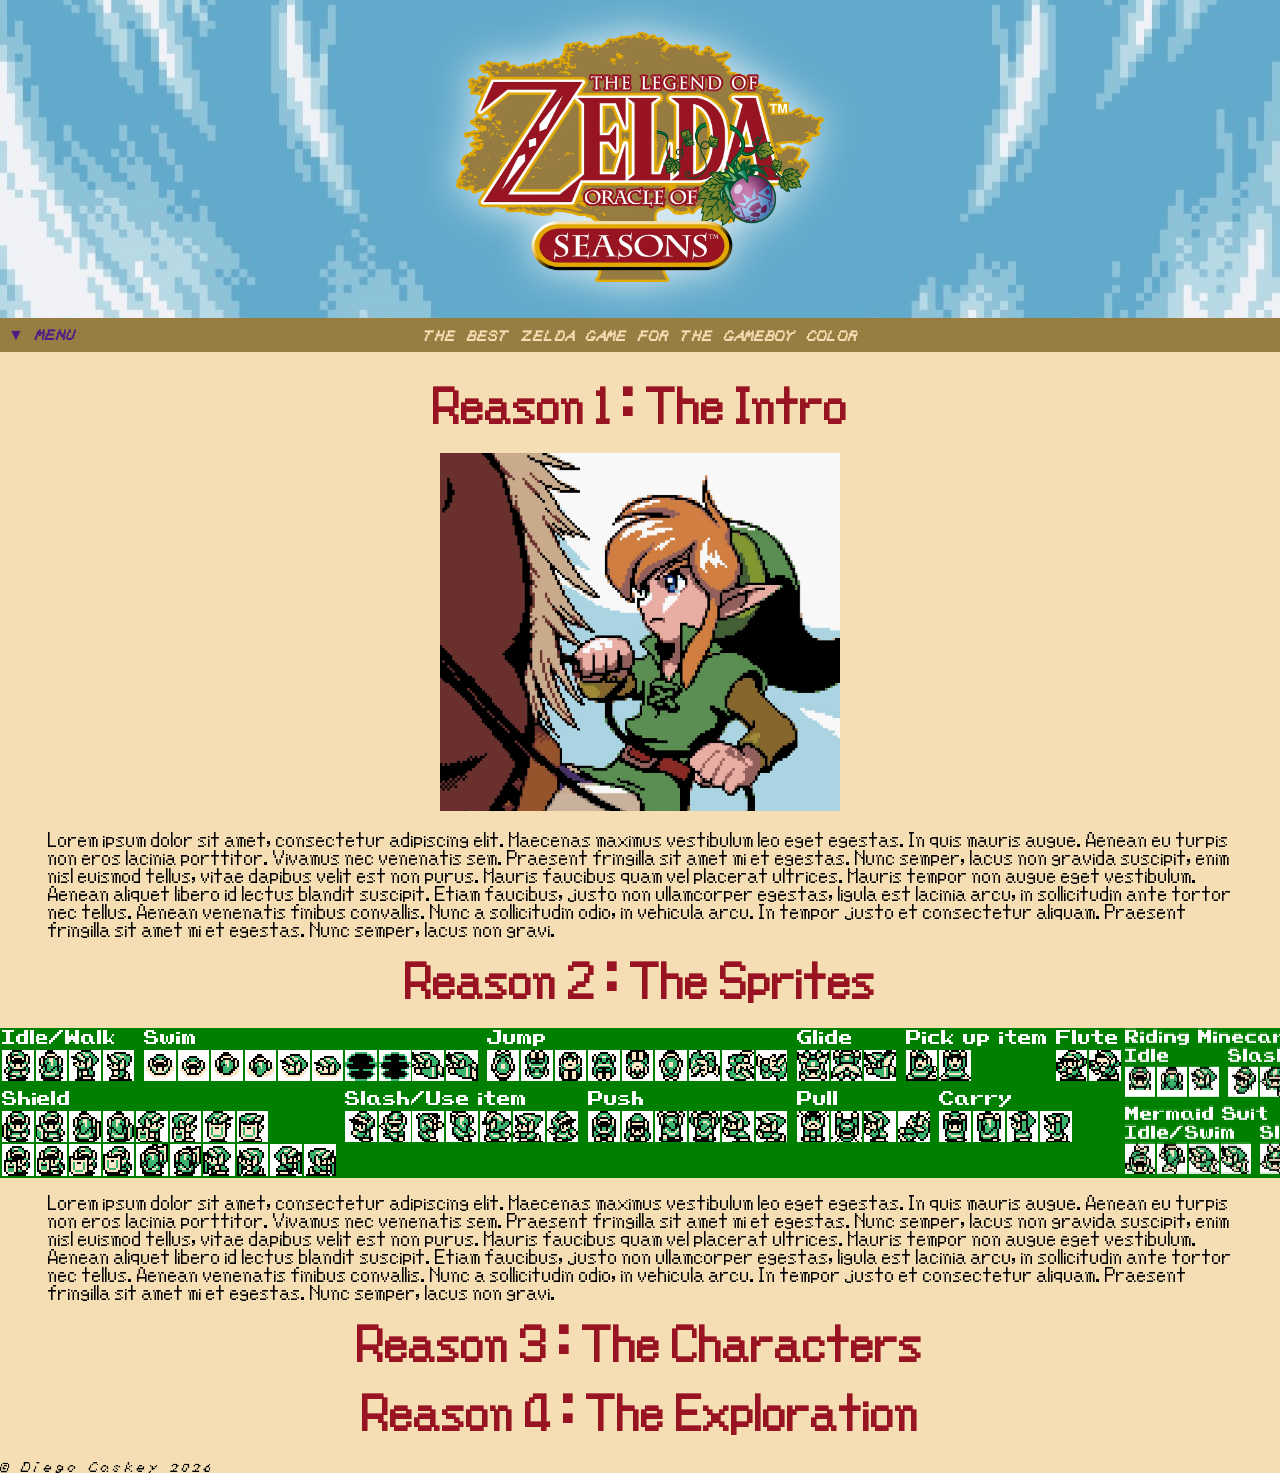
==== index.html @ a34f87b0 "Changed style of header on each page, Added back buttons on child pages and menu dropdown on index, " ====
<!DOCTYPE html>
<html lang="en">
<head>
    <meta charset="UTF-8">
    <meta name="viewport" content="width=device-width, initial-scale=1.0">
    <meta
        name="description"
        content="Zelda: Oracle of Seasons was released on the Gameboy Color on February 27th, 2001. This website will walk you through the manyr eason why this is an undeniable fact that cannot be disputed by any living person."
    />
    <link rel="stylesheet" href="STYLE_index.css">
    <title>Oracle of Seasons: The best Zelda game on the Gameboy Color</title>
</head>

<body>
    <header>
        <img src="images/OoS_Logo.png" alt="English logo for Zelda: Oracle of Seasons" height="250px">
        <div id="navbar">
            <div class="nav-dropdown">
                <button class="nav-dropdown-button">&#9660; MENU</button>
                <div class="nav-dropdown-content">
                    <a href="#reason1" class="toc selectable">1.THE INTRO</a>
                    <a href="#reason2" class="toc selectable">2.THE SPRITES</a>
                    <a href="#reason3" class="toc selectable">3.THE CHARACTERS</a>
                    <a href="#reason4" class="toc selectable">4.THE EXPLORATION</a>
                </div>
            </div>
            <span class="nav-title">THE BEST ZELDA GAME FOR THE GAMEBOY COLOR</span>
        </div>
    </header>

    <main>
        <section id="reason1">
            <h2>Reason 1 : The Intro</h2>
            <a href="theater.html"><img class="selectable" src="images/IntroClose.PNG" alt="Link rears a horse into the air very cool like.">
            </a>
            <p>Lorem ipsum dolor sit amet, consectetur adipiscing elit. Maecenas maximus vestibulum leo eget egestas. In quis mauris augue. Aenean eu turpis non eros lacinia porttitor. Vivamus nec venenatis sem. Praesent fringilla sit amet mi et egestas. Nunc semper, lacus non gravida suscipit, enim nisl euismod tellus, vitae dapibus velit est non purus. Mauris faucibus quam vel placerat ultrices. Mauris tempor non augue eget vestibulum. Aenean aliquet libero id lectus blandit suscipit. Etiam faucibus, justo non ullamcorper egestas, ligula est lacinia arcu, in sollicitudin ante tortor nec tellus. Aenean venenatis finibus convallis. Nunc a sollicitudin odio, in vehicula arcu. In tempor justo et consectetur aliquam. Praesent fringilla sit amet mi et egestas. Nunc semper, lacus non gravi.
            </p>
        </section>

        <section id="reason2">
            <h2>Reason 2 : The Sprites</h2>
                <a href="gallery.html" class="selectable">
                    <div class="sprite-banner">
                        <div class="sprite-track">
                            <img src="sprites/SpriteTrack_Link1.png" alt="Cropped spritesheet of Link">
                            <img src="sprites/SpriteTrack_Link2.png" alt="Cropped spritesheet of Link">
                            <img src="sprites/SpriteTrack_Link1.png" alt="Cropped spritesheet of Link">
                            <img src="sprites/SpriteTrack_Link2.png" alt="Cropped spritesheet of Link">            
                        </div>
                    </div>
                </a>
            <p>Lorem ipsum dolor sit amet, consectetur adipiscing elit. Maecenas maximus vestibulum leo eget egestas. In quis mauris augue. Aenean eu turpis non eros lacinia porttitor. Vivamus nec venenatis sem. Praesent fringilla sit amet mi et egestas. Nunc semper, lacus non gravida suscipit, enim nisl euismod tellus, vitae dapibus velit est non purus. Mauris faucibus quam vel placerat ultrices. Mauris tempor non augue eget vestibulum. Aenean aliquet libero id lectus blandit suscipit. Etiam faucibus, justo non ullamcorper egestas, ligula est lacinia arcu, in sollicitudin ante tortor nec tellus. Aenean venenatis finibus convallis. Nunc a sollicitudin odio, in vehicula arcu. In tempor justo et consectetur aliquam. Praesent fringilla sit amet mi et egestas. Nunc semper, lacus non gravi.
            </p>                
        </section>

        <section id="reason3">
            <h2>Reason 3 : The Characters</h2>
        </section>

        <section id="reason4">
            <h2>Reason 4 : The Exploration</h2>
        </section>
    </main>
    
    <footer>
        <p>&copy; Diego Caskey 2026</p>
    </footer>

    <!-- Sound Effects Stored In "sounds" Folder -->
    <audio id="entrySound" src="sounds/Oracle_Stairs.wav" autoplay></audio>
    <audio id="hoverSound" src="sounds/Oracle_Menu_Cursor.wav"></audio>
    <audio id="clickSound" src="sounds/Oracle_Menu_Select.wav"></audio>

    <!-- JS to enable page tansition sound -->
    <script>
        window.addEventListener('load', () => {
        document.getElementById('entrySound').play();
        });
    </script>

    <!-- JS  to enable hover and click cursor sounds -->
    <script>
        const hoverSound = document.getElementById('hoverSound');
        const clickSound = document.getElementById('clickSound');
        const links = document.querySelectorAll('a');
        links.forEach(a => {
            a.addEventListener('mouseenter', () => {
                hoverSound.currentTime = 0;
                hoverSound.play();
            });
            a.addEventListener('click', () => {
                clickSound.currentTime = 0;
                clickSound.play();
            });
        });
    </script>
</body>
</html>
---- STYLE_index.css ----
/* BEGIN GENERAL */
* {
    box-sizing: border-box;
    padding: 0;
    margin: 0;
}

body {
    background-color:wheat
}

section {
    margin-bottom: 1.25rem;
}

main h2 {
    font-family: ZeldaOracle;
    text-align: center;
    margin-bottom: 1.5rem;
    font-size: 2.5rem;
    color: rgba(153, 20, 35);
}

main p {
    font-family: ZeldaOracle;
    text-align: left;
    padding-top: 1rem;
    padding-left: 3rem;
    padding-right: 3rem;
    font-size: 1rem;
    color: rgb(0, 0, 0);
}

@font-face {
    font-family: ZeldaOracle;
    src: url(fonts/ZeldaOracle.ttf);
}

@font-face {
    font-family: ZeldaAwakening;
    src: url(fonts/ZeldaAwakening.ttf);
}

@keyframes blink {
    0%   { outline-color: rgba(153, 20, 35); }
    50%  { outline-color: transparent; }
    100% { outline-color: rgba(153, 20, 35); }
}

.selectable:hover {
    outline: 3px solid rgba(153, 20, 35);
    animation: blink 1.25s step-end infinite;
}

/* END GENERAL */

/* BEGIN NAVBAR */

#navbar {
    background-color: rgba(151, 125, 65);
    display: flex;
    align-items: center;
    gap: 1rem;
}

.nav-back {
    font-family: ZeldaAwakening;
    text-decoration: none;
    color: rgba(77, 28, 134);
    font-weight: bold;
    padding: 0.5rem;
    margin-right: auto;
}

.nav-title {
    font-family: ZeldaAwakening;
    font-weight: bold;
    color: wheat;
    position: absolute;
    left: 50%;
    transform: translateX(-50%);
    pointer-events: none;
}

.nav-dropdown {
    position: relative;
    display: inline-block;
}

.nav-dropdown-button {
    font-family: ZeldaAwakening;
    font-weight: bold;
    color: rgba(77, 28, 134);
    background: none;
    border: none;
    cursor: pointer;
    padding: 0.5rem;
    font-size: 1rem;
}

.nav-dropdown-content {
    display: none;
    position: absolute;
    top: 100%;
    left: 0;
    background-color: rgba(151, 125, 65);
    width: max-content;
    z-index: 100;
    flex-direction: column;
    border: 3px solid rgba(77, 28, 134);
}

.nav-dropdown:hover .nav-dropdown-content {
    display: flex;
    flex-direction: column;
    text-align: left;
}

.nav-dropdown-content a {
    display: block;
    padding: 0.75rem 1.25rem;
}

/* END NAVBAR */

/* BEGIN HEADER */

header {
    text-align: center;
    font-family: ZeldaOracle;
    background-image: url(images/Sky.jpg);
    background-size: cover;
    background-position: center;
    margin-bottom: 2rem;
}

header img {
    margin-top: 2rem;
    margin-bottom: 2rem;
    filter: drop-shadow(0px 0px 20px rgba(255, 255, 255, 0.8));
}

h1 {
    text-align: center;
    color: rgb(0, 0, 0);
    background-color: rgba(151, 125, 65);
}

/* END HEADER */

/* BEGIN TOC */

#tableofcontents {
    display: flex;
    flex-direction: column;
    align-items: center;
}

.toc {
    font-family: ZeldaAwakening;
    padding: 1rem;
    gap: 1rem;
}

a.toc {
    text-decoration: none;
    font-weight: bold;
    color: rgba(77, 28, 134)
}

/* END TOC */

/* BEGIN REASON 1 */

#reason1 {
    display: flex;
    flex-direction: column;
    align-items: center;
}

#reason1 img {
    max-height: 25rem;
    max-width: 25rem;
}

/* END REASON 1 */

/* BEGIN REASON 2 */

.sprite-banner {
    width: 100%;
    overflow: hidden;
    cursor: pointer;
    height: 150px;
}

.sprite-track {
    display: flex;
    align-items: center;
    width: max-content;
    animation: conveyor 60s linear infinite;
}

.sprite-track img {
    height: 150px;
    width: auto;
    image-rendering: pixelated;
    display: block;
}

@keyframes conveyor {
    from { transform: translateX(0); }
    to   { transform: translateX(-50%); }
}

#reason2 a {
    display: block;
    width: 100%;
}

#reason2 a.selectable:hover {
    outline: 3px solid rgba(153, 20, 35);
    animation: blink 1.25s step-end infinite;
}

/* END REASON 2 */

/* BEGIN FOOTER */

footer {
    font-family: ZeldaAwakening;
}

/* END FOOTER */
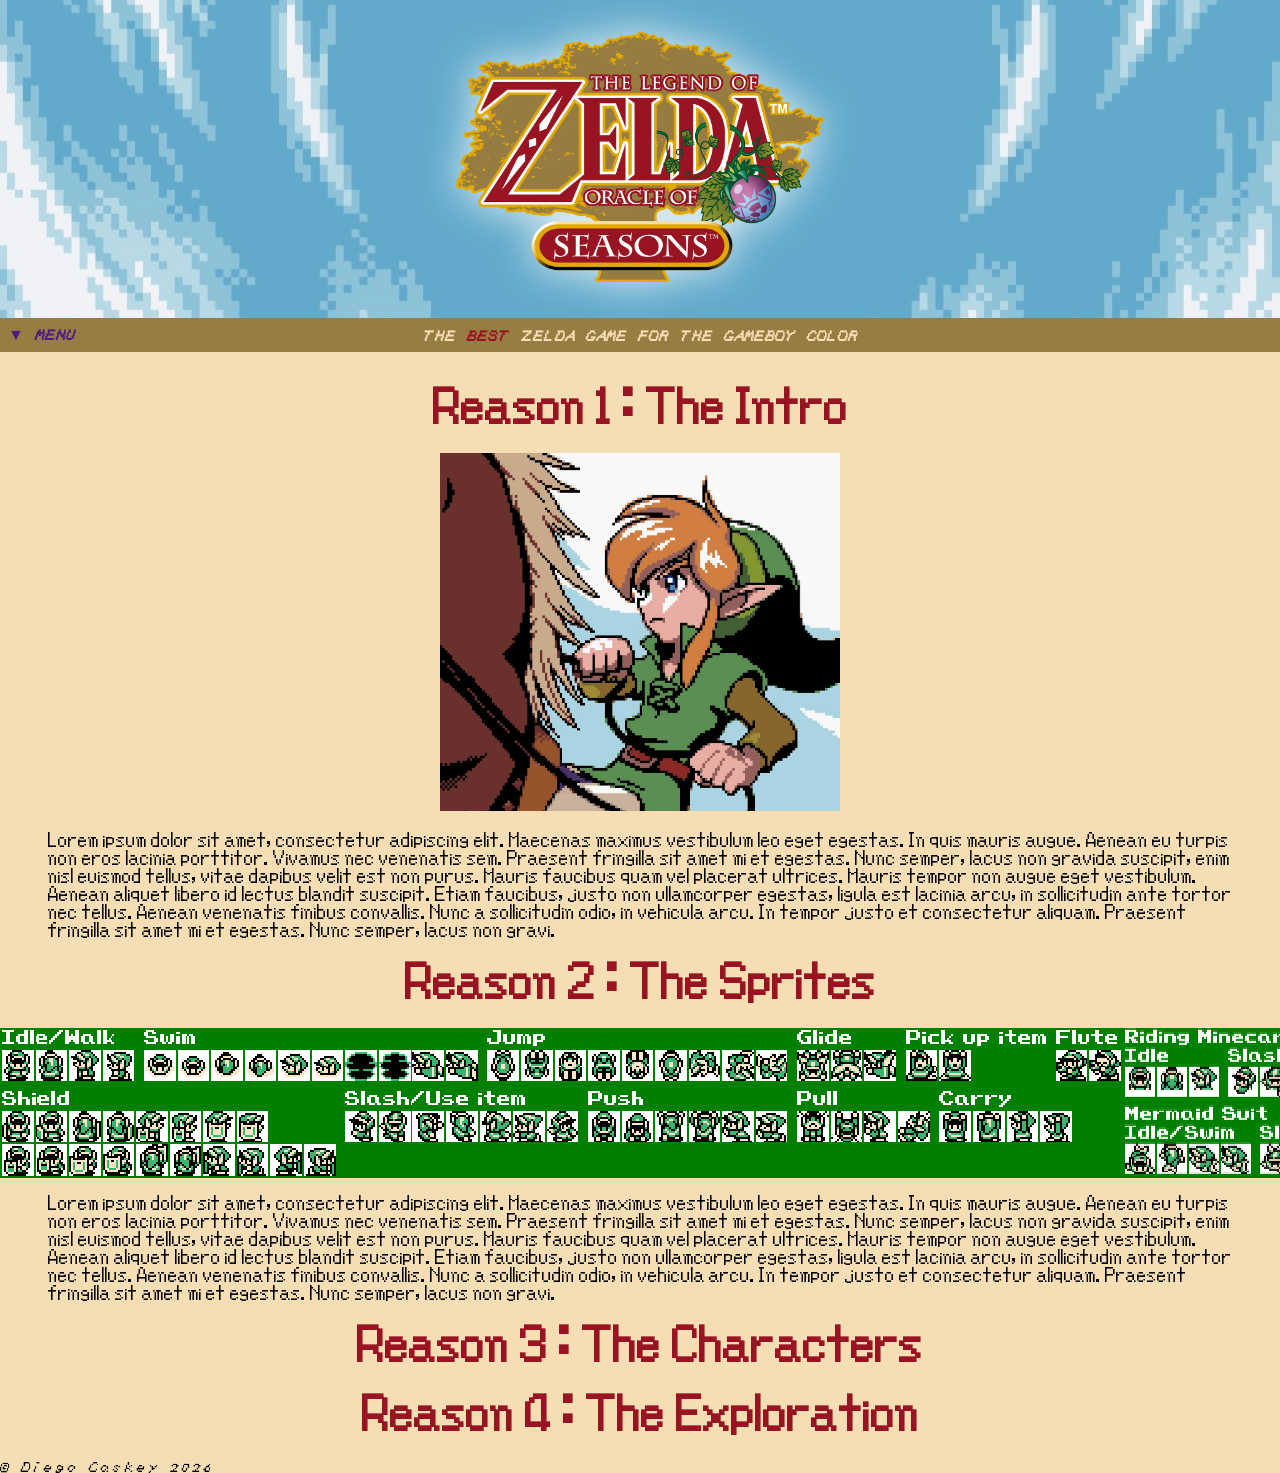
==== commit 9412a302: "Added dropdown menu animation and sounds, Added other things most likely" ====
--- a/index.html
+++ b/index.html
@@ -18,13 +18,13 @@
             <div class="nav-dropdown">
                 <button class="nav-dropdown-button">&#9660; MENU</button>
                 <div class="nav-dropdown-content">
-                    <a href="#reason1" class="toc selectable">1.THE INTRO</a>
-                    <a href="#reason2" class="toc selectable">2.THE SPRITES</a>
-                    <a href="#reason3" class="toc selectable">3.THE CHARACTERS</a>
-                    <a href="#reason4" class="toc selectable">4.THE EXPLORATION</a>
+                    <a href="#reason1" class="toc selectable-menu">1.THE INTRO</a>
+                    <a href="#reason2" class="toc selectable-menu">2.THE SPRITES</a>
+                    <a href="#reason3" class="toc selectable-menu">3.THE CHARACTERS</a>
+                    <a href="#reason4" class="toc selectable-menu">4.THE EXPLORATION</a>
                 </div>
             </div>
-            <span class="nav-title">THE BEST ZELDA GAME FOR THE GAMEBOY COLOR</span>
+            <span class="nav-title">THE <span class="red-text">BEST</span> ZELDA GAME FOR THE GAMEBOY COLOR</span>
         </div>
     </header>
 
@@ -70,6 +70,8 @@
     <audio id="entrySound" src="sounds/Oracle_Stairs.wav" autoplay></audio>
     <audio id="hoverSound" src="sounds/Oracle_Menu_Cursor.wav"></audio>
     <audio id="clickSound" src="sounds/Oracle_Menu_Select.wav"></audio>
+    <audio id="menuOpenSound" src="sounds/Oracle_PauseMenu_Open.wav"></audio>
+    <audio id="menuCloseSound" src="sounds/Oracle_PauseMenu_Close.wav"></audio>
 
     <!-- JS to enable page tansition sound -->
     <script>
@@ -78,15 +80,26 @@
         });
     </script>
 
-    <!-- JS  to enable hover and click cursor sounds -->
+    <!-- JS  to enable hover and click cursor sounds + navbar open/close sounds -->
     <script>
         const hoverSound = document.getElementById('hoverSound');
         const clickSound = document.getElementById('clickSound');
+        const menuOpenSound = document.getElementById('menuOpenSound');
+        const menuCloseSound = document.getElementById('menuCloseSound');
+        const dropdown = document.querySelector('.nav-dropdown');
         const links = document.querySelectorAll('a');
         links.forEach(a => {
             a.addEventListener('mouseenter', () => {
                 hoverSound.currentTime = 0;
                 hoverSound.play();
+            });
+            dropdown.addEventListener('mouseenter', () => {
+                menuOpenSound.currentTime = 0;
+                menuOpenSound.play();
+            });
+            dropdown.addEventListener('mouseleave', () => {
+                menuCloseSound.currentTime = 0;
+                menuCloseSound.play();
             });
             a.addEventListener('click', () => {
                 clickSound.currentTime = 0;
--- a/STYLE_index.css
+++ b/STYLE_index.css
@@ -47,11 +47,26 @@
     100% { outline-color: rgba(153, 20, 35); }
 }
 
+@keyframes blink-menu {
+    0%   { color: rgba(255, 240, 180); }
+    50%  { color: rgba(77, 28, 134); }
+    100% { color: rgba(255, 240, 180); }
+}
+
+.selectable-menu:hover {
+    color: rgba(255, 240, 180);
+    animation: blink-menu 1.25s step-end infinite;
+}
+
 .selectable:hover {
     outline: 3px solid rgba(153, 20, 35);
     animation: blink 1.25s step-end infinite;
 }
 
+.red-text {
+    color: rgba(153, 20, 35);
+}
+
 /* END GENERAL */
 
 /* BEGIN NAVBAR */
@@ -61,6 +76,7 @@
     display: flex;
     align-items: center;
     gap: 1rem;
+    position: relative;
 }
 
 .nav-back {
@@ -96,29 +112,36 @@
     cursor: pointer;
     padding: 0.5rem;
     font-size: 1rem;
+    outline: none;
 }
 
 .nav-dropdown-content {
-    display: none;
     position: absolute;
     top: 100%;
     left: 0;
     background-color: rgba(151, 125, 65);
     width: max-content;
     z-index: 100;
+    display: flex;
     flex-direction: column;
-    border: 3px solid rgba(77, 28, 134);
+    overflow: hidden;
+    max-height: 0;
+    transition: max-height 0.3s ease;
 }
 
 .nav-dropdown:hover .nav-dropdown-content {
-    display: flex;
-    flex-direction: column;
-    text-align: left;
+    max-height: 300px;
+    box-shadow: 0 0 0 3px rgba(77, 28, 134);
+}
+
+.nav-dropdown:hover .nav-dropdown-button {
+    outline: 3px solid rgba(77, 28, 134);
 }
 
 .nav-dropdown-content a {
     display: block;
     padding: 0.75rem 1.25rem;
+    text-align: left;
 }
 
 /* END NAVBAR */
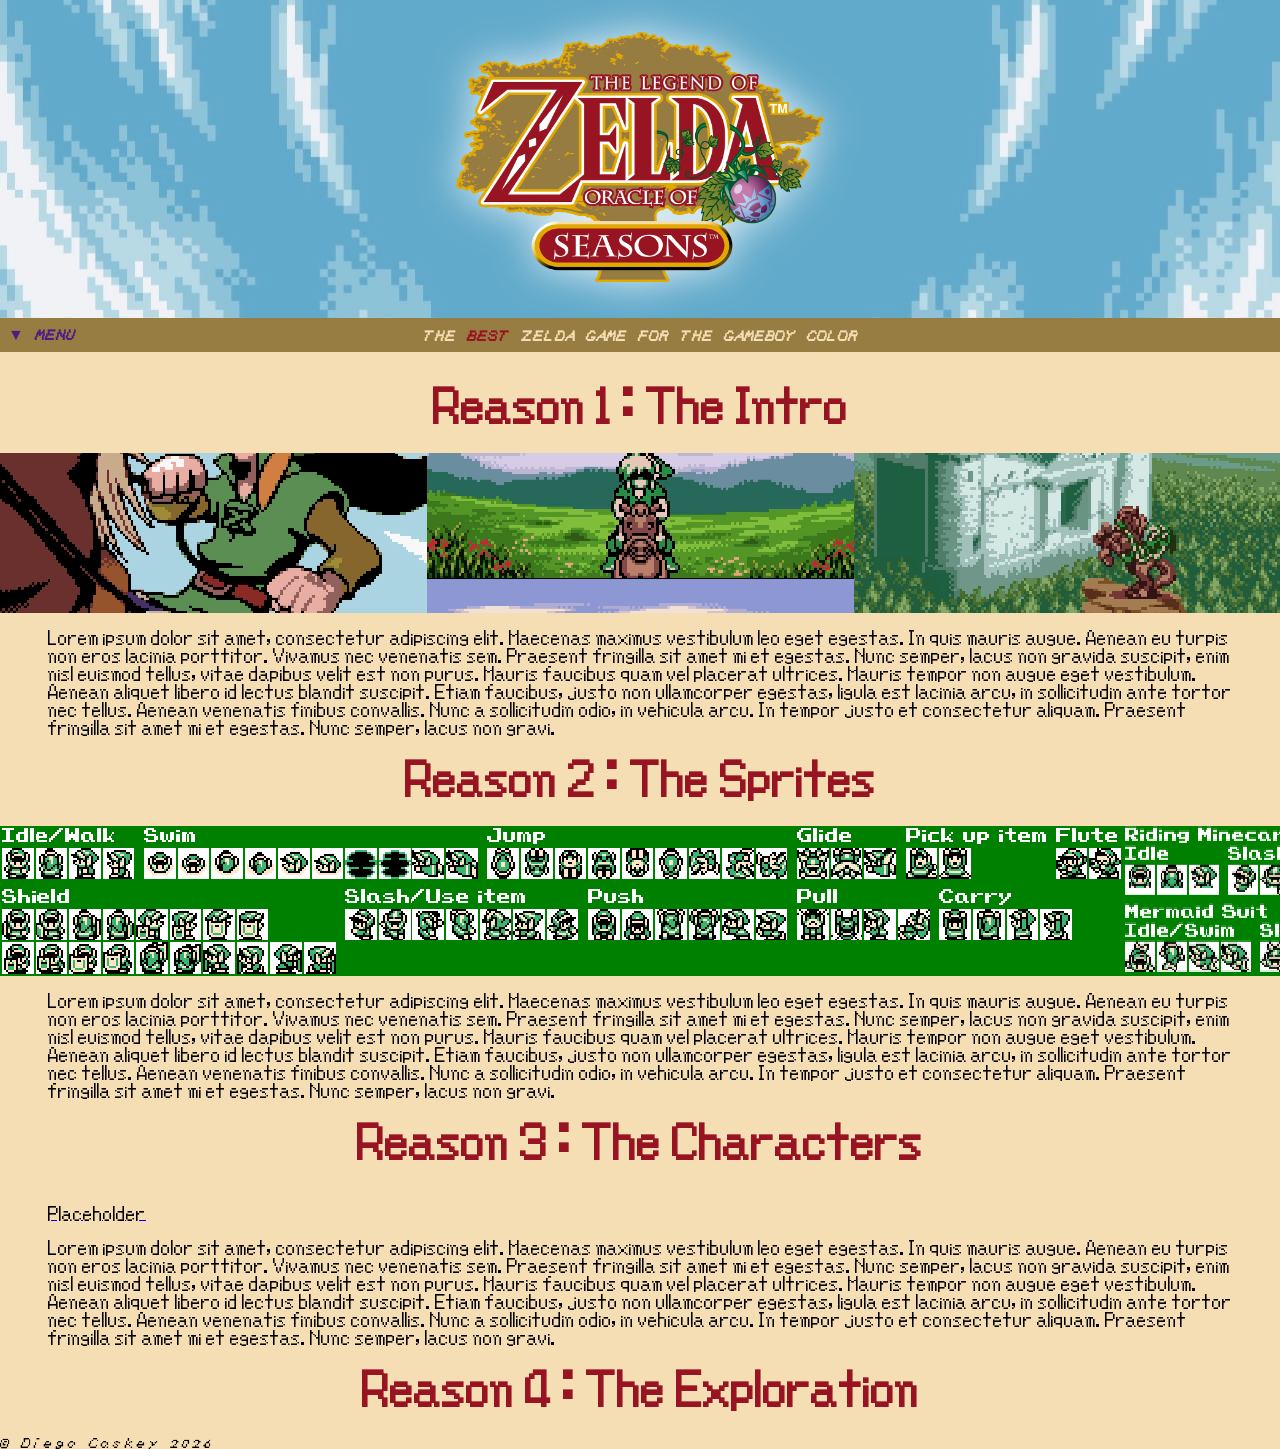
==== commit 2a7e14b6: "Added tavern page and tested DimitriWalk gif" ====
--- a/index.html
+++ b/index.html
@@ -31,10 +31,10 @@
     <main>
         <section id="reason1">
             <h2>Reason 1 : The Intro</h2>
-            <a href="theater.html"><img class="selectable" src="images/IntroClose.PNG" alt="Link rears a horse into the air very cool like.">
-            </a>
-            <p>Lorem ipsum dolor sit amet, consectetur adipiscing elit. Maecenas maximus vestibulum leo eget egestas. In quis mauris augue. Aenean eu turpis non eros lacinia porttitor. Vivamus nec venenatis sem. Praesent fringilla sit amet mi et egestas. Nunc semper, lacus non gravida suscipit, enim nisl euismod tellus, vitae dapibus velit est non purus. Mauris faucibus quam vel placerat ultrices. Mauris tempor non augue eget vestibulum. Aenean aliquet libero id lectus blandit suscipit. Etiam faucibus, justo non ullamcorper egestas, ligula est lacinia arcu, in sollicitudin ante tortor nec tellus. Aenean venenatis finibus convallis. Nunc a sollicitudin odio, in vehicula arcu. In tempor justo et consectetur aliquam. Praesent fringilla sit amet mi et egestas. Nunc semper, lacus non gravi.
-            </p>
+                <a href="theater.html" class="selectable reason1-link">
+                    <div class="reason1-parallax"></div>
+                </a>
+            <p>Lorem ipsum dolor sit amet, consectetur adipiscing elit. Maecenas maximus vestibulum leo eget egestas. In quis mauris augue. Aenean eu turpis non eros lacinia porttitor. Vivamus nec venenatis sem. Praesent fringilla sit amet mi et egestas. Nunc semper, lacus non gravida suscipit, enim nisl euismod tellus, vitae dapibus velit est non purus. Mauris faucibus quam vel placerat ultrices. Mauris tempor non augue eget vestibulum. Aenean aliquet libero id lectus blandit suscipit. Etiam faucibus, justo non ullamcorper egestas, ligula est lacinia arcu, in sollicitudin ante tortor nec tellus. Aenean venenatis finibus convallis. Nunc a sollicitudin odio, in vehicula arcu. In tempor justo et consectetur aliquam. Praesent fringilla sit amet mi et egestas. Nunc semper, lacus non gravi.</p>
         </section>
 
         <section id="reason2">
@@ -55,6 +55,11 @@
 
         <section id="reason3">
             <h2>Reason 3 : The Characters</h2>
+                <a href="tavern.html" class="selectable">
+                    <p>Placeholder</p>
+                </a>
+                <p>Lorem ipsum dolor sit amet, consectetur adipiscing elit. Maecenas maximus vestibulum leo eget egestas. In quis mauris augue. Aenean eu turpis non eros lacinia porttitor. Vivamus nec venenatis sem. Praesent fringilla sit amet mi et egestas. Nunc semper, lacus non gravida suscipit, enim nisl euismod tellus, vitae dapibus velit est non purus. Mauris faucibus quam vel placerat ultrices. Mauris tempor non augue eget vestibulum. Aenean aliquet libero id lectus blandit suscipit. Etiam faucibus, justo non ullamcorper egestas, ligula est lacinia arcu, in sollicitudin ante tortor nec tellus. Aenean venenatis finibus convallis. Nunc a sollicitudin odio, in vehicula arcu. In tempor justo et consectetur aliquam. Praesent fringilla sit amet mi et egestas. Nunc semper, lacus non gravi.
+            </p>
         </section>
 
         <section id="reason4">
--- a/STYLE_index.css
+++ b/STYLE_index.css
@@ -201,9 +201,23 @@
     align-items: center;
 }
 
-#reason1 img {
-    max-height: 25rem;
-    max-width: 25rem;
+.reason1-link {
+    display: block;
+    width: 100%;
+}
+
+.reason1-parallax {
+    background-image:
+        url(images/IntroClose.PNG),
+        url(images/IntroWide.PNG),
+        url(images/IntroFar.PNG);
+    background-attachment: fixed, fixed, fixed;
+    background-repeat: repeat-y, repeat-y, repeat-y;
+    background-position: left center, center center, right center;
+    background-size: 33.33% auto, 33.33% auto, 33.33% auto;
+    image-rendering: pixelated;
+    width: 100%;
+    height: 10rem;
 }
 
 /* END REASON 1 */
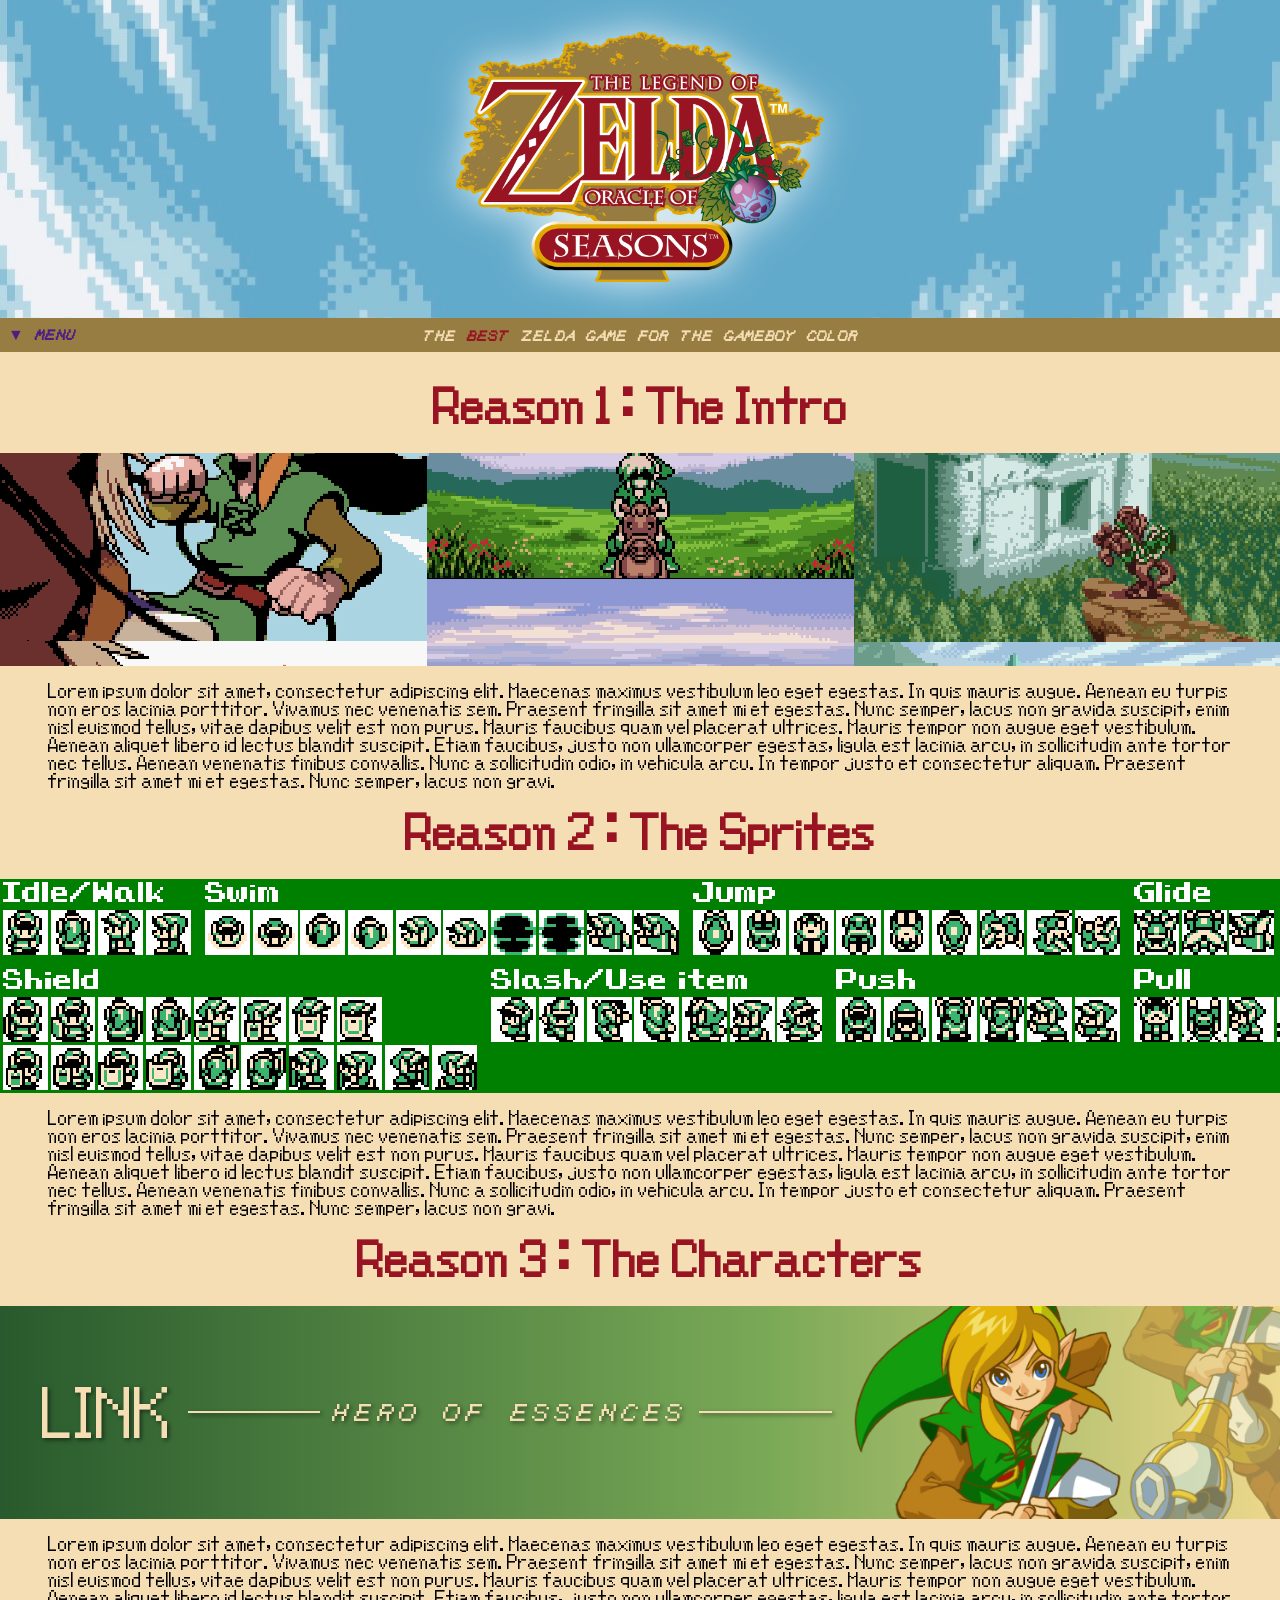
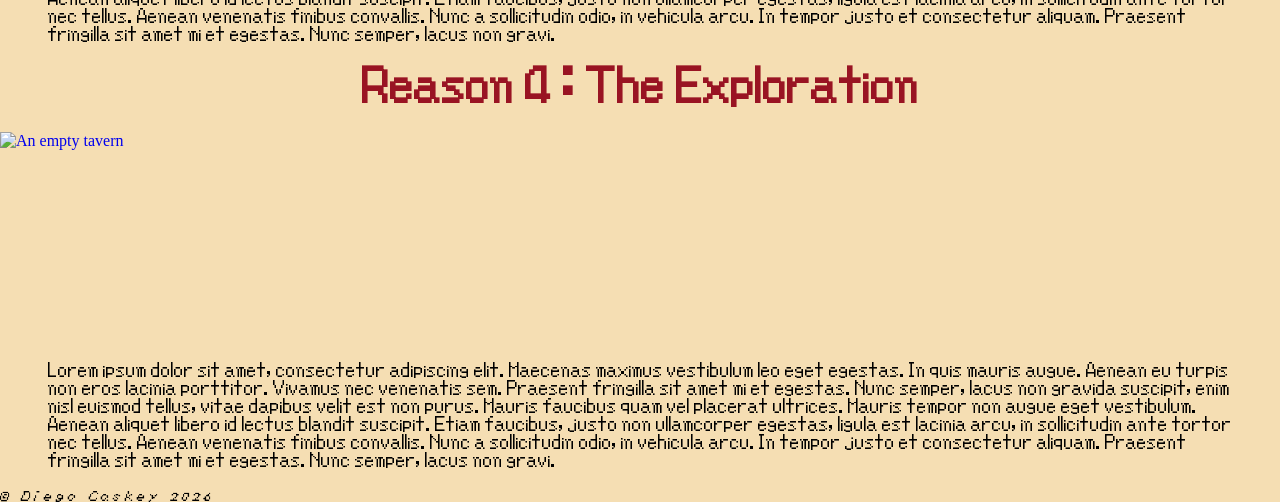
==== commit 3cd4a320: "Added gacha banner and interactable tavern must touch grass" ====
--- a/index.html
+++ b/index.html
@@ -1,12 +1,11 @@
 <!DOCTYPE html>
 <html lang="en">
+
 <head>
     <meta charset="UTF-8">
     <meta name="viewport" content="width=device-width, initial-scale=1.0">
-    <meta
-        name="description"
-        content="Zelda: Oracle of Seasons was released on the Gameboy Color on February 27th, 2001. This website will walk you through the manyr eason why this is an undeniable fact that cannot be disputed by any living person."
-    />
+    <meta name="description"
+        content="Zelda: Oracle of Seasons was released on the Gameboy Color on February 27th, 2001. This website will walk you through the manyr eason why this is an undeniable fact that cannot be disputed by any living person." />
     <link rel="stylesheet" href="STYLE_index.css">
     <title>Oracle of Seasons: The best Zelda game on the Gameboy Color</title>
 </head>
@@ -31,42 +30,104 @@
     <main>
         <section id="reason1">
             <h2>Reason 1 : The Intro</h2>
-                <a href="theater.html" class="selectable reason1-link">
-                    <div class="reason1-parallax"></div>
-                </a>
-            <p>Lorem ipsum dolor sit amet, consectetur adipiscing elit. Maecenas maximus vestibulum leo eget egestas. In quis mauris augue. Aenean eu turpis non eros lacinia porttitor. Vivamus nec venenatis sem. Praesent fringilla sit amet mi et egestas. Nunc semper, lacus non gravida suscipit, enim nisl euismod tellus, vitae dapibus velit est non purus. Mauris faucibus quam vel placerat ultrices. Mauris tempor non augue eget vestibulum. Aenean aliquet libero id lectus blandit suscipit. Etiam faucibus, justo non ullamcorper egestas, ligula est lacinia arcu, in sollicitudin ante tortor nec tellus. Aenean venenatis finibus convallis. Nunc a sollicitudin odio, in vehicula arcu. In tempor justo et consectetur aliquam. Praesent fringilla sit amet mi et egestas. Nunc semper, lacus non gravi.</p>
+            <a href="theater.html" class="selectable reason-banner reason1-link">
+                <div class="reason1-parallax"></div>
+            </a>
+            <p>Lorem ipsum dolor sit amet, consectetur adipiscing elit. Maecenas maximus vestibulum leo eget egestas. In
+                quis mauris augue. Aenean eu turpis non eros lacinia porttitor. Vivamus nec venenatis sem. Praesent
+                fringilla sit amet mi et egestas. Nunc semper, lacus non gravida suscipit, enim nisl euismod tellus,
+                vitae dapibus velit est non purus. Mauris faucibus quam vel placerat ultrices. Mauris tempor non augue
+                eget vestibulum. Aenean aliquet libero id lectus blandit suscipit. Etiam faucibus, justo non ullamcorper
+                egestas, ligula est lacinia arcu, in sollicitudin ante tortor nec tellus. Aenean venenatis finibus
+                convallis. Nunc a sollicitudin odio, in vehicula arcu. In tempor justo et consectetur aliquam. Praesent
+                fringilla sit amet mi et egestas. Nunc semper, lacus non gravi.</p>
         </section>
 
         <section id="reason2">
             <h2>Reason 2 : The Sprites</h2>
-                <a href="gallery.html" class="selectable">
-                    <div class="sprite-banner">
-                        <div class="sprite-track">
-                            <img src="sprites/SpriteTrack_Link1.png" alt="Cropped spritesheet of Link">
-                            <img src="sprites/SpriteTrack_Link2.png" alt="Cropped spritesheet of Link">
-                            <img src="sprites/SpriteTrack_Link1.png" alt="Cropped spritesheet of Link">
-                            <img src="sprites/SpriteTrack_Link2.png" alt="Cropped spritesheet of Link">            
-                        </div>
+            <a href="gallery.html" class="selectable reason-banner">
+                <div class="sprite-banner">
+                    <div class="sprite-track">
+                        <img src="sprites/SpriteTrack_Link1.png" alt="Cropped spritesheet of Link">
+                        <img src="sprites/SpriteTrack_Link2.png" alt="Cropped spritesheet of Link">
+                        <img src="sprites/SpriteTrack_Link1.png" alt="Cropped spritesheet of Link">
+                        <img src="sprites/SpriteTrack_Link2.png" alt="Cropped spritesheet of Link">
                     </div>
-                </a>
-            <p>Lorem ipsum dolor sit amet, consectetur adipiscing elit. Maecenas maximus vestibulum leo eget egestas. In quis mauris augue. Aenean eu turpis non eros lacinia porttitor. Vivamus nec venenatis sem. Praesent fringilla sit amet mi et egestas. Nunc semper, lacus non gravida suscipit, enim nisl euismod tellus, vitae dapibus velit est non purus. Mauris faucibus quam vel placerat ultrices. Mauris tempor non augue eget vestibulum. Aenean aliquet libero id lectus blandit suscipit. Etiam faucibus, justo non ullamcorper egestas, ligula est lacinia arcu, in sollicitudin ante tortor nec tellus. Aenean venenatis finibus convallis. Nunc a sollicitudin odio, in vehicula arcu. In tempor justo et consectetur aliquam. Praesent fringilla sit amet mi et egestas. Nunc semper, lacus non gravi.
-            </p>                
+                </div>
+            </a>
+            <p>Lorem ipsum dolor sit amet, consectetur adipiscing elit. Maecenas maximus vestibulum leo eget egestas. In
+                quis mauris augue. Aenean eu turpis non eros lacinia porttitor. Vivamus nec venenatis sem. Praesent
+                fringilla sit amet mi et egestas. Nunc semper, lacus non gravida suscipit, enim nisl euismod tellus,
+                vitae dapibus velit est non purus. Mauris faucibus quam vel placerat ultrices. Mauris tempor non augue
+                eget vestibulum. Aenean aliquet libero id lectus blandit suscipit. Etiam faucibus, justo non ullamcorper
+                egestas, ligula est lacinia arcu, in sollicitudin ante tortor nec tellus. Aenean venenatis finibus
+                convallis. Nunc a sollicitudin odio, in vehicula arcu. In tempor justo et consectetur aliquam. Praesent
+                fringilla sit amet mi et egestas. Nunc semper, lacus non gravi.
+            </p>
         </section>
 
         <section id="reason3">
             <h2>Reason 3 : The Characters</h2>
-                <a href="tavern.html" class="selectable">
-                    <p>Placeholder</p>
-                </a>
-                <p>Lorem ipsum dolor sit amet, consectetur adipiscing elit. Maecenas maximus vestibulum leo eget egestas. In quis mauris augue. Aenean eu turpis non eros lacinia porttitor. Vivamus nec venenatis sem. Praesent fringilla sit amet mi et egestas. Nunc semper, lacus non gravida suscipit, enim nisl euismod tellus, vitae dapibus velit est non purus. Mauris faucibus quam vel placerat ultrices. Mauris tempor non augue eget vestibulum. Aenean aliquet libero id lectus blandit suscipit. Etiam faucibus, justo non ullamcorper egestas, ligula est lacinia arcu, in sollicitudin ante tortor nec tellus. Aenean venenatis finibus convallis. Nunc a sollicitudin odio, in vehicula arcu. In tempor justo et consectetur aliquam. Praesent fringilla sit amet mi et egestas. Nunc semper, lacus non gravi.
+            <a href="chatroom.html" class="selectable reason-banner gacha-banner">
+                <div class="gacha-track">
+                    <div class="gacha-slide gacha-link">
+                        <div class="gacha-text">
+                            <span class="gacha-name">LINK</span>
+                            <span class="gacha-tag">HERO OF ESSENCES</span>
+                        </div>
+                        <img src="images/CharacterArt_LinkBanner.png" alt="Link character art">
+                    </div>
+                    <div class="gacha-slide gacha-din">
+                        <div class="gacha-text">
+                            <span class="gacha-name">DIN</span>
+                            <span class="gacha-tag">ORACLE OF SEASONS</span>
+                        </div>
+                        <img src="images/CharacterArt_DinBanner.png" alt="Din character art">
+                    </div>
+                    <div class="gacha-slide gacha-maple">
+                        <div class="gacha-text">
+                            <span class="gacha-name">MAPLE</span>
+                            <span class="gacha-tag">APPRENTICE WITCH</span>
+                        </div>
+                        <img src="images/CharacterArt_MapleBanner.png" alt="Maple character art">
+                    </div>
+                    <div class="gacha-slide gacha-link">
+                        <div class="gacha-text">
+                            <span class="gacha-name">LINK</span>
+                            <span class="gacha-tag">HERO OF ESSENCES</span>
+                        </div>
+                        <img src="images/CharacterArt_LinkBanner.png" alt="Link character art">
+                    </div>
+                </div>
+            </a>
+            <p>Lorem ipsum dolor sit amet, consectetur adipiscing elit. Maecenas maximus vestibulum leo eget egestas. In
+                quis mauris augue. Aenean eu turpis non eros lacinia porttitor. Vivamus nec venenatis sem. Praesent
+                fringilla sit amet mi et egestas. Nunc semper, lacus non gravida suscipit, enim nisl euismod tellus,
+                vitae dapibus velit est non purus. Mauris faucibus quam vel placerat ultrices. Mauris tempor non augue
+                eget vestibulum. Aenean aliquet libero id lectus blandit suscipit. Etiam faucibus, justo non ullamcorper
+                egestas, ligula est lacinia arcu, in sollicitudin ante tortor nec tellus. Aenean venenatis finibus
+                convallis. Nunc a sollicitudin odio, in vehicula arcu. In tempor justo et consectetur aliquam. Praesent
+                fringilla sit amet mi et egestas. Nunc semper, lacus non gravi.
             </p>
         </section>
 
         <section id="reason4">
             <h2>Reason 4 : The Exploration</h2>
+            <a href="tavern.html" class="selectable reason-banner">
+                <img src="gifs/TavernBackground.png" alt="An empty tavern">
+            </a>
+            <p>Lorem ipsum dolor sit amet, consectetur adipiscing elit. Maecenas maximus vestibulum leo eget egestas. In
+                quis mauris augue. Aenean eu turpis non eros lacinia porttitor. Vivamus nec venenatis sem. Praesent
+                fringilla sit amet mi et egestas. Nunc semper, lacus non gravida suscipit, enim nisl euismod tellus,
+                vitae dapibus velit est non purus. Mauris faucibus quam vel placerat ultrices. Mauris tempor non augue
+                eget vestibulum. Aenean aliquet libero id lectus blandit suscipit. Etiam faucibus, justo non ullamcorper
+                egestas, ligula est lacinia arcu, in sollicitudin ante tortor nec tellus. Aenean venenatis finibus
+                convallis. Nunc a sollicitudin odio, in vehicula arcu. In tempor justo et consectetur aliquam. Praesent
+                fringilla sit amet mi et egestas. Nunc semper, lacus non gravi.
+            </p>
         </section>
     </main>
-    
+
     <footer>
         <p>&copy; Diego Caskey 2026</p>
     </footer>
@@ -81,7 +142,7 @@
     <!-- JS to enable page tansition sound -->
     <script>
         window.addEventListener('load', () => {
-        document.getElementById('entrySound').play();
+            document.getElementById('entrySound').play();
         });
     </script>
 
@@ -113,4 +174,5 @@
         });
     </script>
 </body>
+
 </html>
--- a/STYLE_index.css
+++ b/STYLE_index.css
@@ -3,6 +3,7 @@
     box-sizing: border-box;
     padding: 0;
     margin: 0;
+    text-decoration: none;
 }
 
 body {
@@ -65,6 +66,14 @@
 
 .red-text {
     color: rgba(153, 20, 35);
+}
+
+.reason-banner {
+    display: block;
+    width: 100%;
+    aspect-ratio: 6 / 1;
+    overflow: hidden;
+    cursor: pointer;
 }
 
 /* END GENERAL */
@@ -217,7 +226,7 @@
     background-size: 33.33% auto, 33.33% auto, 33.33% auto;
     image-rendering: pixelated;
     width: 100%;
-    height: 10rem;
+    height: 100%;
 }
 
 /* END REASON 1 */
@@ -228,18 +237,19 @@
     width: 100%;
     overflow: hidden;
     cursor: pointer;
-    height: 150px;
+    height: 100%;
 }
 
 .sprite-track {
     display: flex;
     align-items: center;
     width: max-content;
+    height: 100%;
     animation: conveyor 60s linear infinite;
 }
 
 .sprite-track img {
-    height: 150px;
+    height: 100%;
     width: auto;
     image-rendering: pixelated;
     display: block;
@@ -262,6 +272,93 @@
 
 /* END REASON 2 */
 
+/* BEGIN REASON 3 */
+
+.gacha-track {
+    display: flex;
+    width: 400%;
+    height: 100%;
+    animation: gacha-cycle 18s ease-in-out infinite;
+}
+
+.gacha-slide {
+    width: 25%;
+    height: 100%;
+    position: relative;
+    display: flex;
+    align-items: center;
+    overflow: hidden;
+}
+
+.gacha-slide img {
+    position: absolute;
+    right: 0;
+    bottom: 0;
+    width: 35%;
+    height: 100%;
+    aspect-ratio: 2 / 1;
+    object-fit: contain;
+    object-position: right bottom;
+}
+
+.gacha-text {
+    display: flex;
+    flex-direction: row;
+    align-items: center;
+    width: 65%;
+    z-index: 2;
+    color: wheat;
+    text-shadow: 2px 2px 4px rgba(0, 0, 0, 0.5);
+}
+
+.gacha-tag {
+    font-family: ZeldaAwakening;
+    font-size: 1.75rem;
+    letter-spacing: 0.2rem;
+    flex: 1;
+    display: flex;
+    align-items: center;
+    gap: 0.75rem;
+}
+
+.gacha-tag::before,
+.gacha-tag::after {
+    content: "";
+    flex: 1;
+    height: 2px;
+    background-color: wheat;
+    box-shadow: 2px 2px 4px rgba(0, 0, 0, 0.5);
+}
+
+.gacha-name {
+    font-family: ZeldaOracle;
+    font-size: 3.5rem;
+    text-align: left;
+    padding-left: 5%;
+    padding-right: 1rem;
+}
+
+.gacha-din {
+    background: linear-gradient(90deg, rgba(153, 20, 35, 1) 0%, rgba(220, 80, 50, 0.85) 60%, rgba(255, 180, 80, 0.5) 100%);
+}
+
+.gacha-link {
+    background: linear-gradient(90deg, rgba(40, 90, 45, 1) 0%, rgba(100, 160, 70, 0.85) 60%, rgba(230, 210, 100, 0.5) 100%);
+}
+
+.gacha-maple {
+    background: linear-gradient(90deg, rgba(77, 28, 134, 1) 0%, rgba(150, 70, 170, 0.85) 60%, rgba(220, 140, 200, 0.5) 100%);
+}
+
+@keyframes gacha-cycle {
+    0%,   22%  { transform: translateX(0); }
+    27%,  47%  { transform: translateX(-25%); }
+    53%,  72%  { transform: translateX(-50%); }
+    78%, 100%  { transform: translateX(-75%); }
+}
+
+/* END REASON 3 */
+
 /* BEGIN FOOTER */
 
 footer {
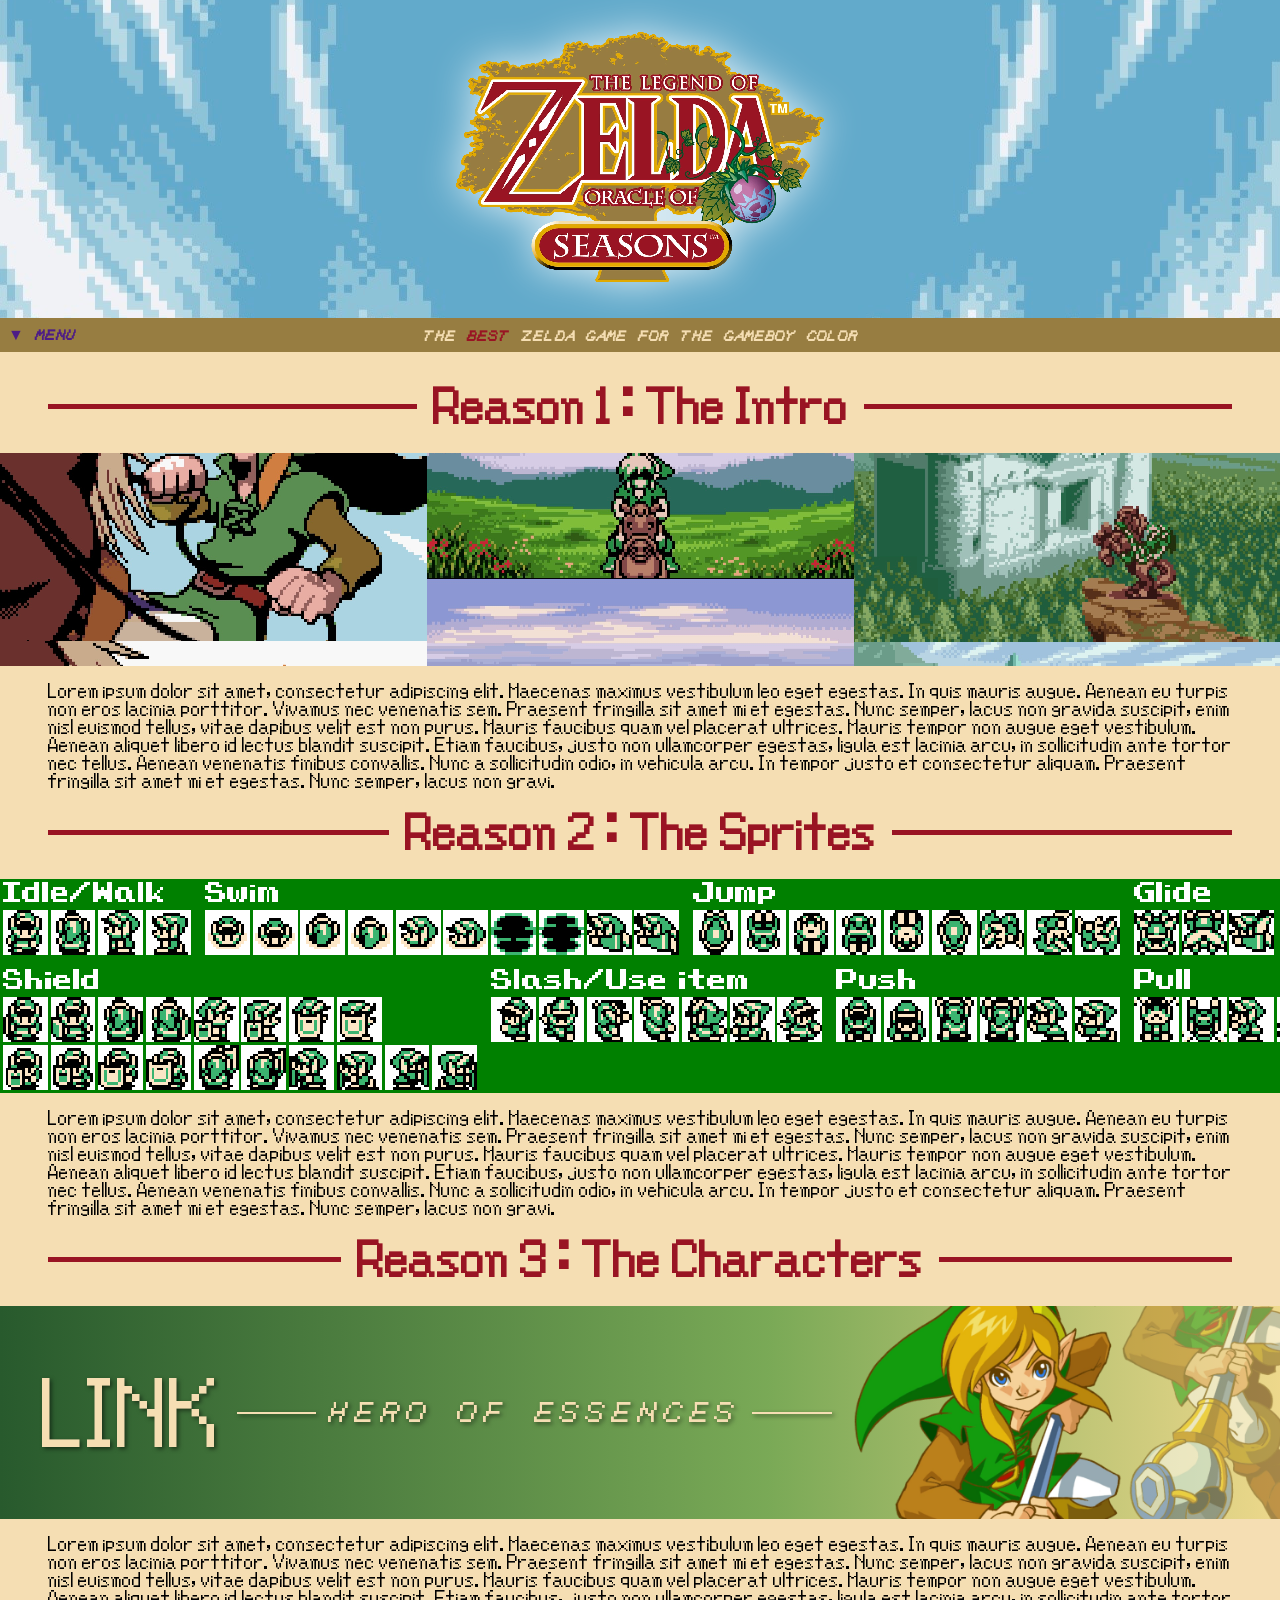
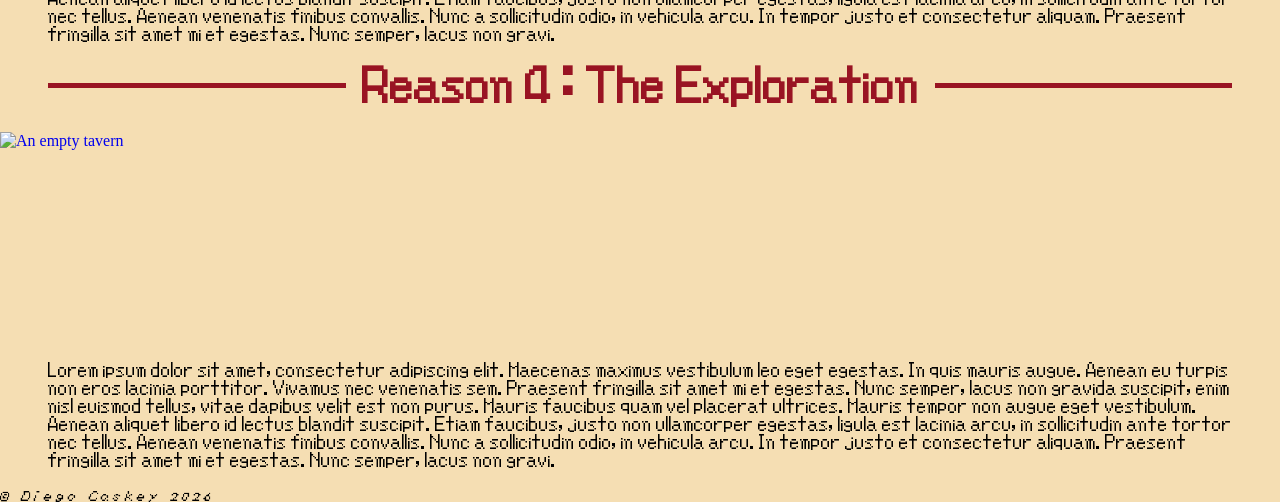
==== commit e389dfcc: "Add browser tab icon, mobile breakpoint fixes, h2 styling" ====
--- a/index.html
+++ b/index.html
@@ -7,12 +7,13 @@
     <meta name="description"
         content="Zelda: Oracle of Seasons was released on the Gameboy Color on February 27th, 2001. This website will walk you through the manyr eason why this is an undeniable fact that cannot be disputed by any living person." />
     <link rel="stylesheet" href="STYLE_index.css">
+    <link rel="icon" type="image/gifs" href="gifs/LinkGetSoup.png">
     <title>Oracle of Seasons: The best Zelda game on the Gameboy Color</title>
 </head>
 
 <body>
     <header>
-        <img src="images/OoS_Logo.png" alt="English logo for Zelda: Oracle of Seasons" height="250px">
+        <img src="images/OoS_Logo.png" alt="English logo for Zelda: Oracle of Seasons">
         <div id="navbar">
             <div class="nav-dropdown">
                 <button class="nav-dropdown-button">&#9660; MENU</button>
--- a/STYLE_index.css
+++ b/STYLE_index.css
@@ -1,3 +1,18 @@
+/* BEGIN FONT SIZE VARIABLES — change these to tune all text sizes site-wide */
+:root {
+    /* Page-level text (scales with viewport via clamp) */
+    --font-h2: clamp(1.5rem, 4vw, 2.5rem);
+    --font-body: clamp(0.875rem, 1.5vw, 1rem);
+    --font-nav: clamp(0.75rem, 1.5vw, 1rem);
+    --font-nav-title: clamp(0.75rem, 1.5vw, 1rem);
+
+    /* Banner-level text (scales with banner width via cqi) */
+    --font-gacha-name: 6cqi;
+    --font-gacha-tag: 2.5cqi;
+}
+
+/* END FONT SIZE VARIABLES */
+
 /* BEGIN GENERAL */
 * {
     box-sizing: border-box;
@@ -7,7 +22,7 @@
 }
 
 body {
-    background-color:wheat
+    background-color: wheat
 }
 
 section {
@@ -17,9 +32,23 @@
 main h2 {
     font-family: ZeldaOracle;
     text-align: center;
+    margin-left: 3rem;
+    margin-right: 3rem;
     margin-bottom: 1.5rem;
-    font-size: 2.5rem;
+    font-size: var(--font-h2);
     color: rgba(153, 20, 35);
+    display: flex;
+    align-items: center;
+    justify-content: center;
+    gap: 1rem;
+}
+
+main h2::before,
+main h2::after {
+    content: "";
+    flex: 1;
+    height: 5px;
+    background-color: rgba(153, 20, 35);
 }
 
 main p {
@@ -28,7 +57,7 @@
     padding-top: 1rem;
     padding-left: 3rem;
     padding-right: 3rem;
-    font-size: 1rem;
+    font-size: var(--font-body);
     color: rgb(0, 0, 0);
 }
 
@@ -43,15 +72,31 @@
 }
 
 @keyframes blink {
-    0%   { outline-color: rgba(153, 20, 35); }
-    50%  { outline-color: transparent; }
-    100% { outline-color: rgba(153, 20, 35); }
+    0% {
+        outline-color: rgba(153, 20, 35);
+    }
+
+    50% {
+        outline-color: transparent;
+    }
+
+    100% {
+        outline-color: rgba(153, 20, 35);
+    }
 }
 
 @keyframes blink-menu {
-    0%   { color: rgba(255, 240, 180); }
-    50%  { color: rgba(77, 28, 134); }
-    100% { color: rgba(255, 240, 180); }
+    0% {
+        color: rgba(255, 240, 180);
+    }
+
+    50% {
+        color: rgba(77, 28, 134);
+    }
+
+    100% {
+        color: rgba(255, 240, 180);
+    }
 }
 
 .selectable-menu:hover {
@@ -105,6 +150,7 @@
     left: 50%;
     transform: translateX(-50%);
     pointer-events: none;
+    font-size: var(--font-nav-title);
 }
 
 .nav-dropdown {
@@ -120,7 +166,7 @@
     border: none;
     cursor: pointer;
     padding: 0.5rem;
-    font-size: 1rem;
+    font-size: var(--font-nav);
     outline: none;
 }
 
@@ -164,12 +210,17 @@
     background-size: cover;
     background-position: center;
     margin-bottom: 2rem;
+    image-rendering: pixelated;
 }
 
 header img {
     margin-top: 2rem;
     margin-bottom: 2rem;
     filter: drop-shadow(0px 0px 20px rgba(255, 255, 255, 0.8));
+    max-width: 100%;
+    max-height: 250px;
+    height: auto;
+    width: auto;
 }
 
 h1 {
@@ -207,7 +258,6 @@
 #reason1 {
     display: flex;
     flex-direction: column;
-    align-items: center;
 }
 
 .reason1-link {
@@ -256,8 +306,13 @@
 }
 
 @keyframes conveyor {
-    from { transform: translateX(0); }
-    to   { transform: translateX(-50%); }
+    from {
+        transform: translateX(0);
+    }
+
+    to {
+        transform: translateX(-50%);
+    }
 }
 
 #reason2 a {
@@ -288,6 +343,7 @@
     display: flex;
     align-items: center;
     overflow: hidden;
+    container-type: inline-size;
 }
 
 .gacha-slide img {
@@ -313,7 +369,7 @@
 
 .gacha-tag {
     font-family: ZeldaAwakening;
-    font-size: 1.75rem;
+    font-size: var(--font-gacha-tag);
     letter-spacing: 0.2rem;
     flex: 1;
     display: flex;
@@ -332,7 +388,7 @@
 
 .gacha-name {
     font-family: ZeldaOracle;
-    font-size: 3.5rem;
+    font-size: var(--font-gacha-name);
     text-align: left;
     padding-left: 5%;
     padding-right: 1rem;
@@ -351,10 +407,26 @@
 }
 
 @keyframes gacha-cycle {
-    0%,   22%  { transform: translateX(0); }
-    27%,  47%  { transform: translateX(-25%); }
-    53%,  72%  { transform: translateX(-50%); }
-    78%, 100%  { transform: translateX(-75%); }
+
+    0%,
+    22% {
+        transform: translateX(0);
+    }
+
+    27%,
+    47% {
+        transform: translateX(-25%);
+    }
+
+    53%,
+    72% {
+        transform: translateX(-50%);
+    }
+
+    78%,
+    100% {
+        transform: translateX(-75%);
+    }
 }
 
 /* END REASON 3 */
@@ -365,4 +437,106 @@
     font-family: ZeldaAwakening;
 }
 
-/* END FOOTER */+/* END FOOTER */
+
+/* BEGIN MOBILE MEDIA QUERY */
+@media (max-width: 700px) {
+
+    header img {
+        margin-top: 2rem;
+        margin-bottom: 2rem;
+        filter: drop-shadow(0px 0px 20px rgba(255, 255, 255, 0.8));
+        max-width: 75%;
+        max-height: 75%;
+        height: auto;
+        width: auto;
+    }
+
+    /* Override font size variables for mobile */
+    :root {
+        --font-gacha-name: 11cqi;
+        --font-gacha-tag: 4cqi;
+    }
+
+    /* Navbar — fit title on one line, shrink menu button */
+    .nav-dropdown-button {
+        padding: 0.25rem;
+    }
+
+    .nav-title {
+        white-space: nowrap;
+    }
+
+    /* Reason banners — taller aspect ratio for mobile */
+    .reason-banner {
+        aspect-ratio: 3 / 1;
+    }
+
+    /* Reason 3 (gacha) — mobile */
+    .gacha-slide {
+        height: 100%;
+    }
+
+    .gacha-slide img {
+        position: relative;
+        right: auto;
+        bottom: auto;
+        width: 65%;
+        height: 100%;
+        aspect-ratio: auto;
+        object-fit: contain;
+        object-position: right center;
+        scale: 105%;
+    }
+
+    .gacha-text {
+        width: 35%;
+        height: 100%;
+        flex-direction: column;
+        justify-content: center;
+        align-items: flex-start;
+        gap: 0.25rem;
+        padding-left: 5%;
+    }
+
+    .gacha-name {
+        padding-left: 0;
+        padding-right: 0;
+        position: relative;
+        padding-bottom: 0.15rem;
+        align-self: flex-start;
+    }
+
+    .gacha-tag {
+        letter-spacing: 0.1rem;
+        gap: 0.4rem;
+        flex: 0;
+        align-self: flex-start;
+    }
+
+    .gacha-tag::before,
+    .gacha-tag::after {
+        display: none;
+    }
+
+    .gacha-name::after {
+        content: "";
+        display: block;
+        width: 100%;
+        height: 2px;
+        background-color: wheat;
+        box-shadow: 2px 2px 4px rgba(0, 0, 0, 0.5);
+        margin-top: 0.25rem;
+    }
+
+    /* Reason 2 (sprites) — full height, no zoom */
+    .sprite-track img {
+        height: 100%;
+        zoom: unset;
+    }
+
+    .sprite-banner {
+        display: flex;
+        align-items: center;
+    }
+}
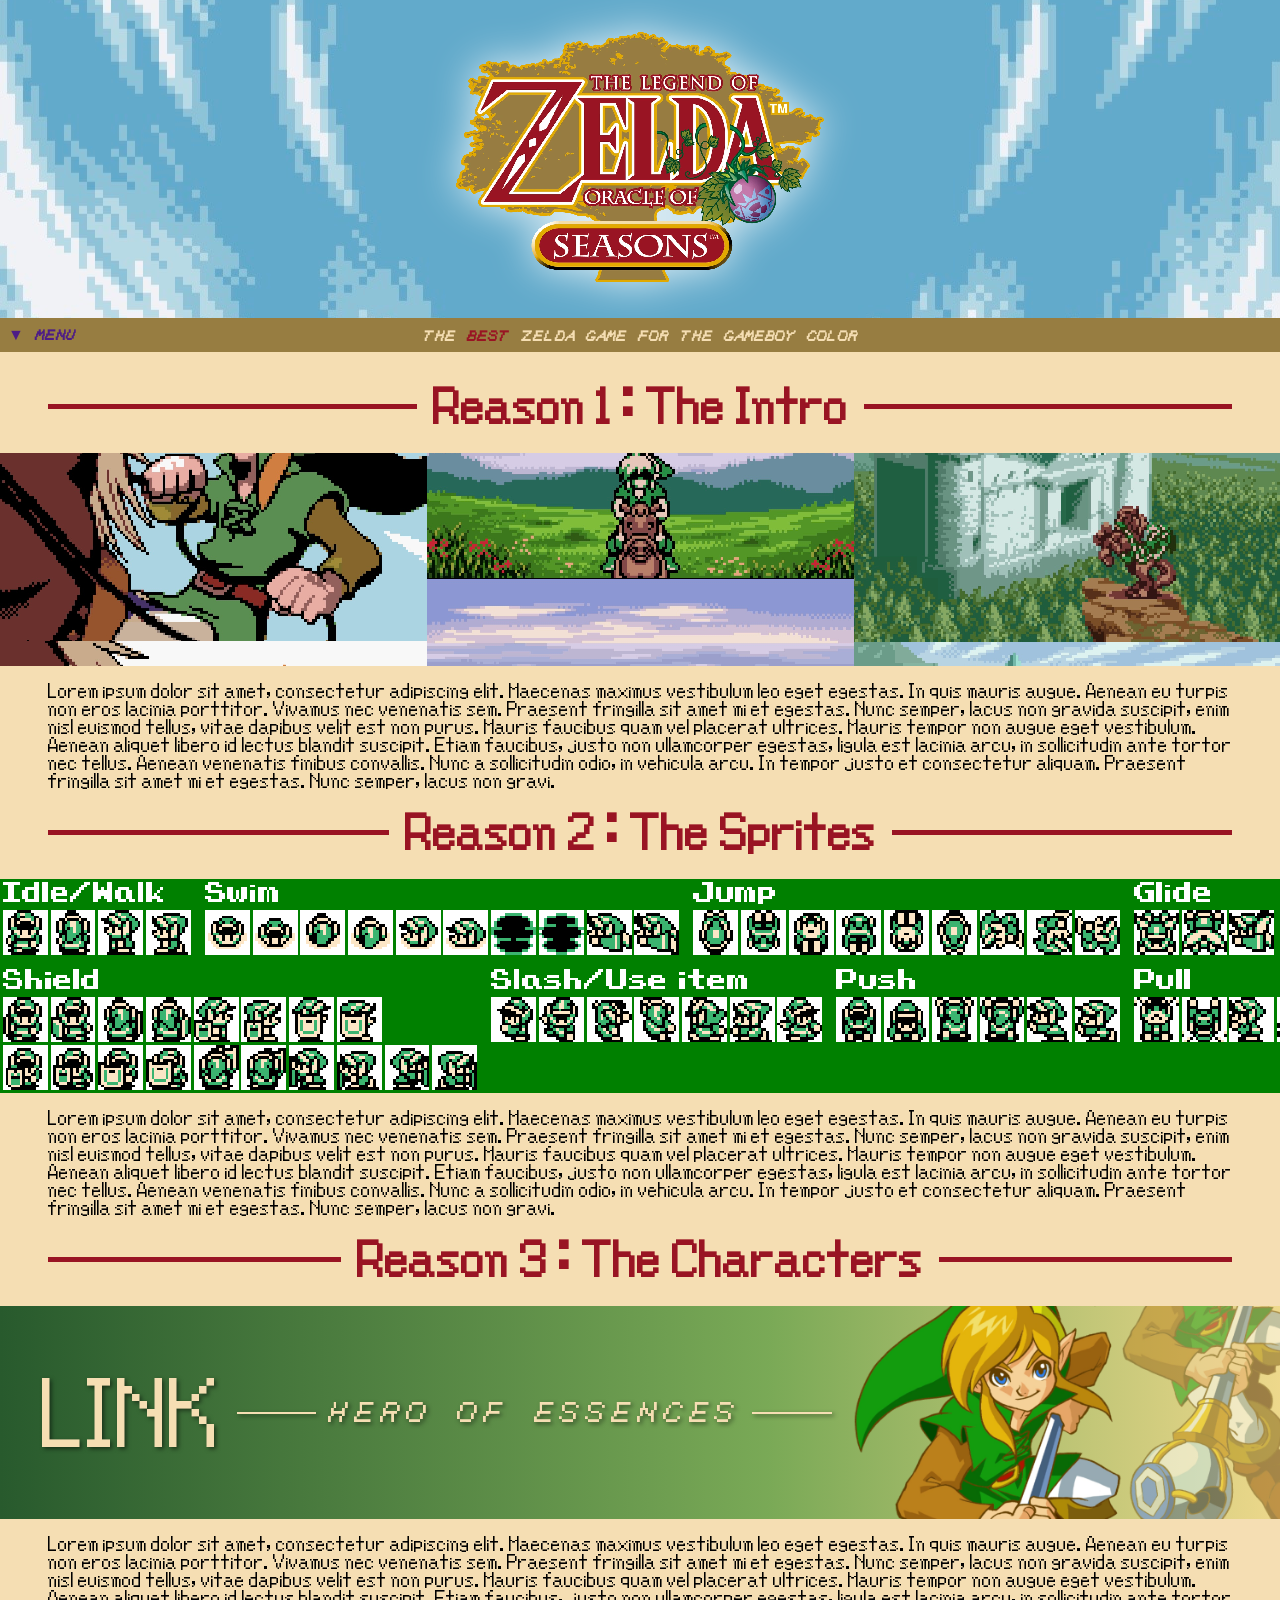
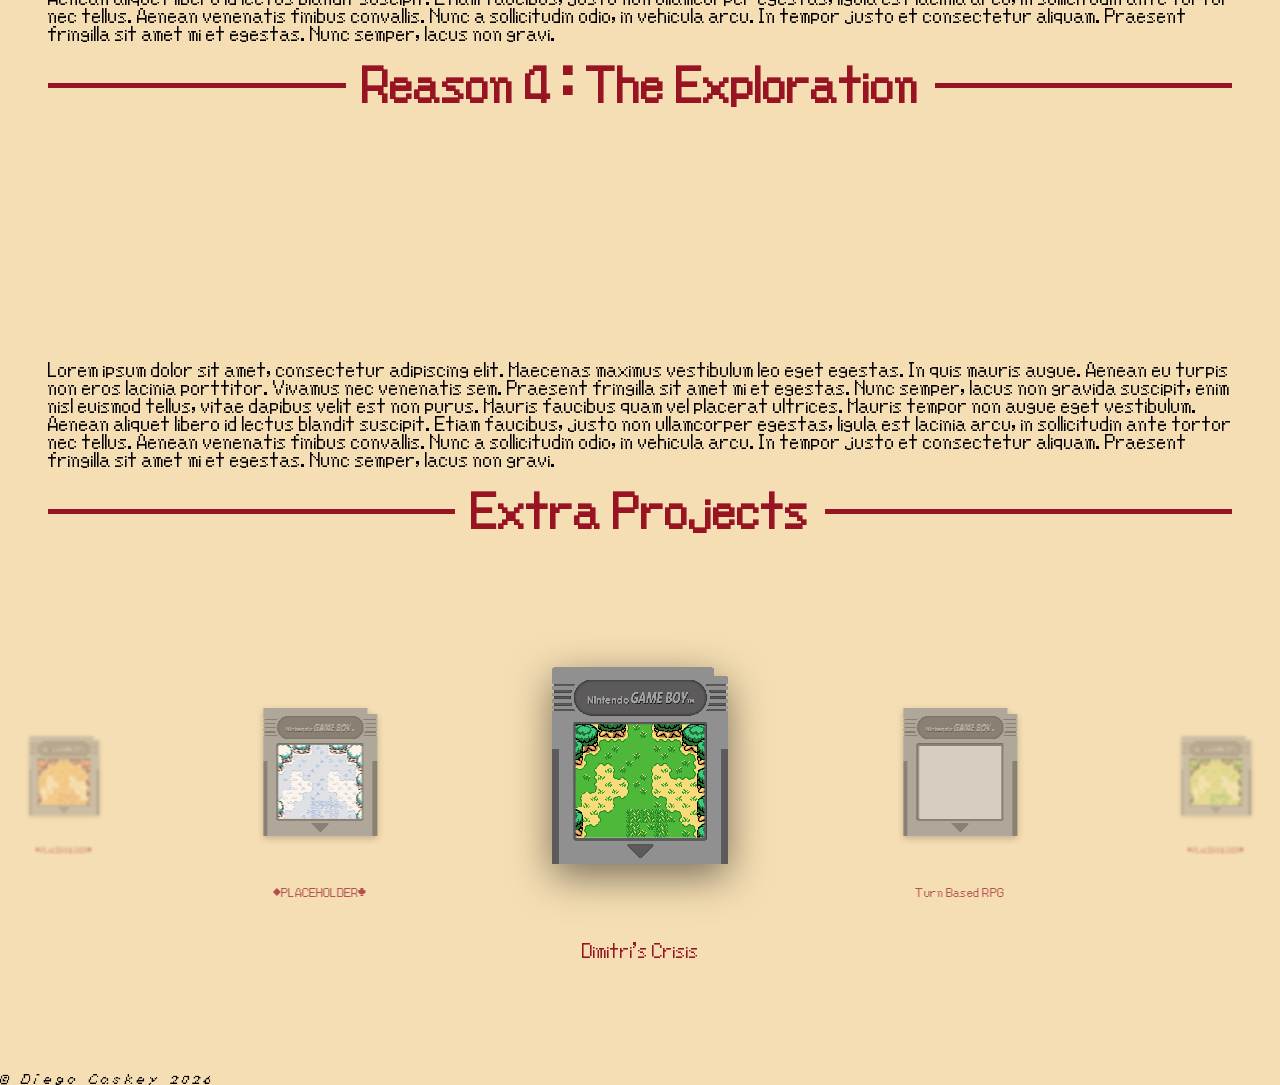
==== commit 08be3205: "Add cartridge carosuel, reorganized a tags and created/renamed pages to associate with headers" ====
--- a/index.html
+++ b/index.html
@@ -5,7 +5,7 @@
     <meta charset="UTF-8">
     <meta name="viewport" content="width=device-width, initial-scale=1.0">
     <meta name="description"
-        content="Zelda: Oracle of Seasons was released on the Gameboy Color on February 27th, 2001. This website will walk you through the manyr eason why this is an undeniable fact that cannot be disputed by any living person." />
+        content="Zelda: Oracle of Seasons was released on the Gameboy Color on February 27th, 2001. This website will walk you through the many reasons why this is an undeniable fact that cannot be disputed by any living person." />
     <link rel="stylesheet" href="STYLE_index.css">
     <link rel="icon" type="image/gifs" href="gifs/LinkGetSoup.png">
     <title>Oracle of Seasons: The best Zelda game on the Gameboy Color</title>
@@ -114,8 +114,13 @@
 
         <section id="reason4">
             <h2>Reason 4 : The Exploration</h2>
-            <a href="tavern.html" class="selectable reason-banner">
-                <img src="gifs/TavernBackground.png" alt="An empty tavern">
+            <a href="switcher.html" class="selectable reason-banner reason4-link">
+                <div class="seasons-parallax">
+                    <div class="season-layer season-spring"></div>
+                    <div class="season-layer season-summer"></div>
+                    <div class="season-layer season-fall"></div>
+                    <div class="season-layer season-winter"></div>
+                </div>
             </a>
             <p>Lorem ipsum dolor sit amet, consectetur adipiscing elit. Maecenas maximus vestibulum leo eget egestas. In
                 quis mauris augue. Aenean eu turpis non eros lacinia porttitor. Vivamus nec venenatis sem. Praesent
@@ -126,6 +131,51 @@
                 convallis. Nunc a sollicitudin odio, in vehicula arcu. In tempor justo et consectetur aliquam. Praesent
                 fringilla sit amet mi et egestas. Nunc semper, lacus non gravi.
             </p>
+        </section>
+
+        <section id="projects">
+            <h2>Extra Projects</h2>
+            <div class="carousel" id="carousel">
+                <div class="carousel-track" id="carouselTrack">
+                    <a href="tavern.html" class="cartridge-card">
+                        <div class="cartridge-frame">
+                            <div class="cartridge-cover" style="background-image: url('images/Scene_ForestSummer.png');">
+                            </div>
+                        </div>
+                        <p class="cartridge-title">Dimitri's Crisis</p>
+                    </a>
+                    <a href="battle.html" class="cartridge-card">
+                        <div class="cartridge-frame">
+                            <div class="cartridge-cover" style="background-image: url('images/Scene_Forestsummer.png');">
+                            </div>
+                        </div>
+                        <p class="cartridge-title">Turn Based RPG</p>
+                    </a>
+                    <a href="[PLACEHOLDER]" class="cartridge-card">
+                        <div class="cartridge-frame">
+                            <div class="cartridge-cover" style="background-image: url('images/Scene_ForestSpring.png');">
+                            </div>
+                        </div>
+                        <p class="cartridge-title">[PLACEHOLDER]</p>
+                    </a>
+                    <a href="[PLACEHOLDER]" class="cartridge-card">
+                        <div class="cartridge-frame">
+                            <div class="cartridge-cover" style="background-image: url('images/Scene_ForestFall.png');">
+                            </div>
+                        </div>
+                        <p class="cartridge-title">[PLACEHOLDER]</p>
+                    </a>
+                    <a href="[PLACEHOLDER]" class="cartridge-card">
+                        <div class="cartridge-frame">
+                            <div class="cartridge-cover" style="background-image: url('images/Scene_ForestWinter.png');">
+                            </div>
+                        </div>
+                        <p class="cartridge-title">[PLACEHOLDER]</p>
+                    </a>
+                </div>
+                <div class="carousel-zone carousel-zone-left" id="carouselLeft"></div>
+                <div class="carousel-zone carousel-zone-right" id="carouselRight"></div>
+            </div>
         </section>
     </main>
 
@@ -174,6 +224,105 @@
             });
         });
     </script>
+
+    <!-- JS to enable carousel functionality -->
+    <script>
+        const carouselTrack = document.getElementById('carouselTrack');
+        const carouselLeft = document.getElementById('carouselLeft');
+        const carouselRight = document.getElementById('carouselRight');
+        const cards = carouselTrack.querySelectorAll('.cartridge-card');
+        let activeIndex = 0;
+        let rotationDirection = 0;
+
+        function setPositionClass(card, offset) {
+            card.classList.remove('active', 'adjacent-left', 'adjacent-right', 'far-left', 'far-right', 'hidden');
+            if (offset === 0) card.classList.add('active');
+            else if (offset === -1) card.classList.add('adjacent-left');
+            else if (offset === 1) card.classList.add('adjacent-right');
+            else if (offset === -2) card.classList.add('far-left');
+            else if (offset === 2) card.classList.add('far-right');
+            else card.classList.add('hidden');
+        }
+
+        function updateCarousel() {
+            cards.forEach((card, idx) => {
+                let offset = idx - activeIndex;
+                const half = Math.floor(cards.length / 2);
+                if (offset > half) offset -= cards.length;
+                if (offset < -half) offset += cards.length;
+
+                const prevOffset = parseInt(card.dataset.offset || '999', 10);
+                const distance = Math.abs(offset - prevOffset);
+                const isWrapping = distance > 2 && prevOffset !== 999;
+
+                // Clear any previous wipe classes
+                card.classList.remove('wipe-out-left', 'wipe-out-right', 'wipe-in-left', 'wipe-in-right');
+                // Clear any inline mask styles from previous animations
+                card.style.webkitMaskImage = '';
+                card.style.maskImage = '';
+
+                if (isWrapping) {
+                    const isAppearing = (rotationDirection === 1 && offset === 2) ||
+                                        (rotationDirection === -1 && offset === -2);
+
+                    if (isAppearing) {
+                        // Snap card to new position FIRST (no transition), then play wipe-in
+                        card.style.transition = 'none';
+                        setPositionClass(card, offset);
+                        card.offsetWidth; // force reflow
+                        card.style.transition = '';
+
+                        // Play the wipe-in animation
+                        requestAnimationFrame(() => {
+                            if (rotationDirection === 1) {
+                                card.classList.add('wipe-in-left');
+                            } else {
+                                card.classList.add('wipe-in-right');
+                            }
+                        });
+                    } else {
+                        // Keep the card at its current visual position (don't change class yet)
+                        // Apply wipe-out at current position
+                        if (rotationDirection === 1) {
+                            card.classList.add('wipe-out-left');
+                        } else {
+                            card.classList.add('wipe-out-right');
+                        }
+
+                        // After the wipe-out completes, snap to wrapped position invisibly
+                        setTimeout(() => {
+                            card.classList.remove('wipe-out-left', 'wipe-out-right');
+                            card.style.transition = 'none';
+                            setPositionClass(card, offset);
+                            card.offsetWidth; // force reflow
+                            card.style.transition = '';
+                        }, 400);
+                    }
+                } else {
+                    setPositionClass(card, offset);
+                }
+
+                card.dataset.offset = offset;
+            });
+        }
+
+        function rotateLeft() {
+            rotationDirection = -1;
+            activeIndex = (activeIndex - 1 + cards.length) % cards.length;
+            updateCarousel();
+        }
+
+        function rotateRight() {
+            rotationDirection = 1;
+            activeIndex = (activeIndex + 1) % cards.length;
+            updateCarousel();
+        }
+
+        carouselLeft.addEventListener('click', rotateLeft);
+        carouselRight.addEventListener('click', rotateRight);
+
+        updateCarousel();
+    </script>
 </body>
 
 </html>
--- a/STYLE_index.css
+++ b/STYLE_index.css
@@ -431,6 +431,263 @@
 
 /* END REASON 3 */
 
+/* BEGIN REASON 4 */
+
+.reason4-link {
+    display: block;
+    width: 100%;
+}
+
+.seasons-parallax {
+    position: relative;
+    width: 100%;
+    height: 100%;
+    overflow: hidden;
+}
+
+.season-layer {
+    position: absolute;
+    top: 0;
+    left: 0;
+    width: 100%;
+    height: 100%;
+    background-size: 100% auto;
+    background-repeat: no-repeat;
+    background-attachment: fixed;
+    background-position: center top;
+    image-rendering: pixelated;
+    opacity: 0;
+    animation: season-cycle 24s linear infinite;
+}
+
+.season-spring {
+    background-image: url('images/Overworld_Spring.png');
+    animation-delay: 0s;
+}
+
+.season-summer {
+    background-image: url('images/Overworld_Summer.png');
+    animation-delay: 6s;
+}
+
+.season-fall {
+    background-image: url('images/Overworld_Fall.png');
+    animation-delay: 12s;
+}
+
+.season-winter {
+    background-image: url('images/Overworld_Winter.png');
+    animation-delay: 18s;
+}
+
+@keyframes season-cycle {
+    0%   { opacity: 0; }
+    5%   { opacity: 1; }
+    25%  { opacity: 1; }
+    30%  { opacity: 0; }
+    100% { opacity: 0; }
+}
+
+/* END REASON 4 */
+
+/* BEGIN PROJECTS (CAROUSEL) */
+
+#projects {
+    padding: 0;
+    margin-bottom: 4rem;
+    width: 100%;
+}
+
+.carousel {
+    position: relative;
+    width: 100%;
+    height: 50vh;
+    overflow: hidden;
+    perspective: 1200px;
+}
+
+.carousel-track {
+    position: relative;
+    width: 100%;
+    height: 100%;
+    transform-style: preserve-3d;
+}
+
+.cartridge-card {
+    position: absolute;
+    top: 50%;
+    left: 50%;
+    width: 25%;
+    aspect-ratio: 1 / 1;
+    transform: translate(-50%, -50%);
+    transition: transform 0.5s ease, opacity 0.5s ease, filter 0.5s ease;
+    text-decoration: none;
+    pointer-events: none;
+    z-index: 1;
+    -webkit-mask-size: 100% 100%;
+    mask-size: 100% 100%;
+    -webkit-mask-repeat: no-repeat;
+    mask-repeat: no-repeat;
+}
+
+.cartridge-card.active {
+    transform: translate(-50%, -50%) scale(1);
+    z-index: 5;
+    pointer-events: auto;
+}
+
+.cartridge-card.adjacent-left {
+    transform: translate(calc(-50% - 25vw), -50%) scale(0.65);
+    z-index: 4;
+    opacity: 0.7;
+    filter: blur(1px);
+}
+
+.cartridge-card.adjacent-right {
+    transform: translate(calc(-50% + 25vw), -50%) scale(0.65);
+    z-index: 4;
+    opacity: 0.7;
+    filter: blur(1px);
+}
+
+.cartridge-card.far-left {
+    transform: translate(calc(-50% - 45vw), -50%) scale(0.4);
+    z-index: 3;
+    opacity: 0.4;
+    filter: blur(2px);
+}
+
+
+.cartridge-card.far-right {
+    transform: translate(calc(-50% + 45vw), -50%) scale(0.4);
+    z-index: 3;
+    opacity: 0.4;
+    filter: blur(2px);
+}
+
+.cartridge-card.hidden {
+    opacity: 0;
+}
+
+/* Directional wipe animations for wrapping cards.
+   Higher specificity to override the position-class mask defaults. */
+.cartridge-card.wipe-out-left {
+    animation: wipeOutLeft 0.4s linear forwards;
+}
+
+.cartridge-card.wipe-out-right {
+    animation: wipeOutRight 0.4s linear forwards;
+}
+
+.cartridge-card.wipe-in-left {
+    animation: wipeInLeft 0.4s linear forwards;
+}
+
+.cartridge-card.wipe-in-right {
+    animation: wipeInRight 0.4s linear forwards;
+}
+
+@keyframes wipeOutLeft {
+    from {
+        -webkit-mask-image: linear-gradient(to left, transparent 0%, transparent 0%, black 0%, black 100%);
+        mask-image: linear-gradient(to left, transparent 0%, transparent 0%, black 0%, black 100%);
+    }
+    to {
+        -webkit-mask-image: linear-gradient(to left, transparent 0%, transparent 100%, black 100%, black 100%);
+        mask-image: linear-gradient(to left, transparent 0%, transparent 100%, black 100%, black 100%);
+    }
+}
+
+@keyframes wipeOutRight {
+    from {
+        -webkit-mask-image: linear-gradient(to right, transparent 0%, transparent 0%, black 0%, black 100%);
+        mask-image: linear-gradient(to right, transparent 0%, transparent 0%, black 0%, black 100%);
+    }
+    to {
+        -webkit-mask-image: linear-gradient(to right, transparent 0%, transparent 100%, black 100%, black 100%);
+        mask-image: linear-gradient(to right, transparent 0%, transparent 100%, black 100%, black 100%);
+    }
+}
+
+@keyframes wipeInLeft {
+    from {
+        -webkit-mask-image: linear-gradient(to left, transparent 0%, transparent 100%, black 100%, black 100%);
+        mask-image: linear-gradient(to left, transparent 0%, transparent 100%, black 100%, black 100%);
+    }
+    to {
+        -webkit-mask-image: linear-gradient(to left, transparent 0%, transparent 0%, black 0%, black 100%);
+        mask-image: linear-gradient(to left, transparent 0%, transparent 0%, black 0%, black 100%);
+    }
+}
+
+@keyframes wipeInRight {
+    from {
+        -webkit-mask-image: linear-gradient(to right, transparent 0%, transparent 100%, black 100%, black 100%);
+        mask-image: linear-gradient(to right, transparent 0%, transparent 100%, black 100%, black 100%);
+    }
+    to {
+        -webkit-mask-image: linear-gradient(to right, transparent 0%, transparent 0%, black 0%, black 100%);
+        mask-image: linear-gradient(to right, transparent 0%, transparent 0%, black 0%, black 100%);
+    }
+}
+
+.cartridge-frame {
+    width: 100%;
+    aspect-ratio: 1 / 1;
+    background-image: url('images/Frame_Cartridge.png');
+    background-size: contain;
+    background-repeat: no-repeat;
+    background-position: center;
+    image-rendering: pixelated;
+    position: relative;
+    filter: drop-shadow(0 4px 6px rgba(0, 0, 0, 0.3));
+}
+
+.cartridge-card.active .cartridge-frame {
+    filter: drop-shadow(0 12px 20px rgba(0, 0, 0, 0.5));
+}
+
+.cartridge-cover {
+    position: absolute;
+    top: 54.73%;
+    left: 50%;
+    transform: translate(-50%, -50%) scale(57.5%);
+    width: 70%;
+    aspect-ratio: 42 / 37;
+    background-size: cover;
+    background-position: center;
+    background-repeat: no-repeat;
+    image-rendering: pixelated;
+}
+
+.cartridge-title {
+    font-family: ZeldaOracle;
+    font-size: var(--font-body);
+    color: rgba(153, 20, 35);
+    margin-top: 1rem;
+    text-align: center;
+    padding: 0 !important;
+}
+
+.carousel-zone {
+    position: absolute;
+    top: 0;
+    height: 100%;
+    width: 40%;
+    cursor: pointer;
+    z-index: 10;
+}
+
+.carousel-zone-left {
+    left: 0;
+}
+
+.carousel-zone-right {
+    right: 0;
+}
+
+/* END PROJECTS (CAROUSEL) */
+
 /* BEGIN FOOTER */
 
 footer {
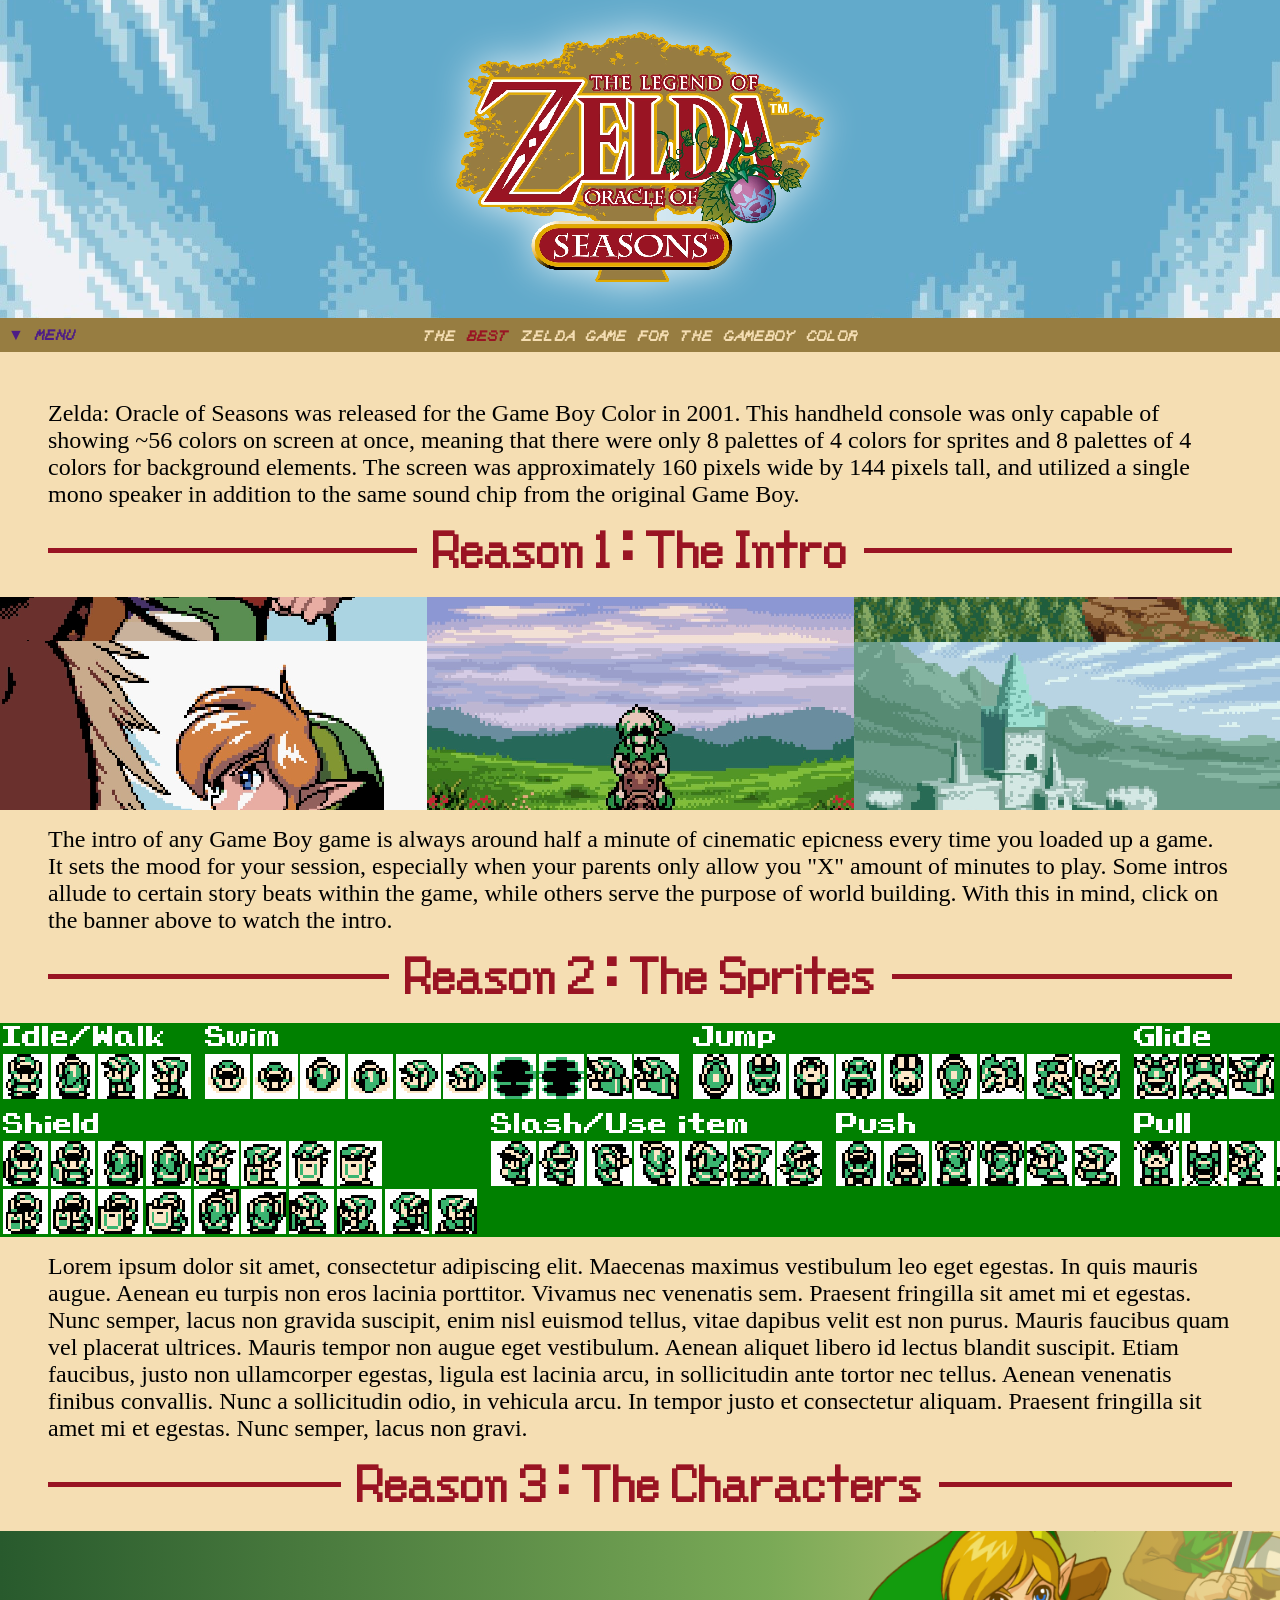
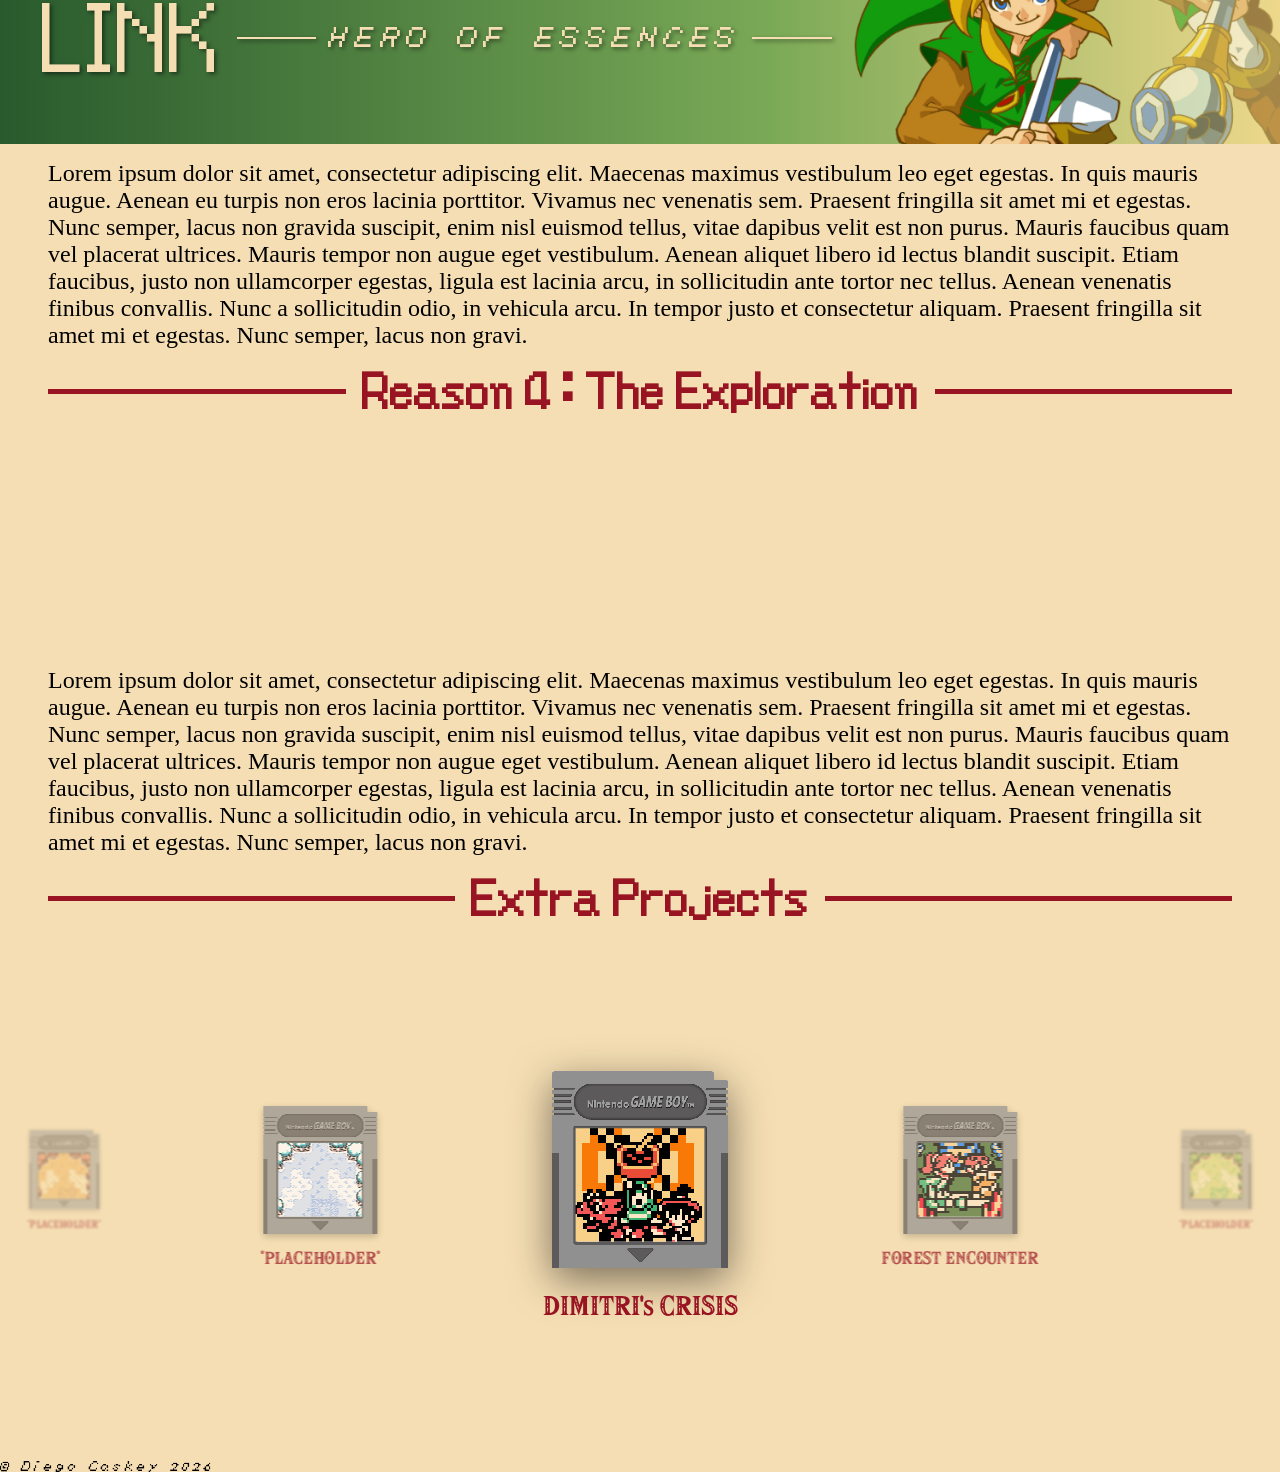
==== commit 8b780efe: "Turn based RPG combat menu half functional, Posted project art in carusel, started writing for reaso" ====
--- a/index.html
+++ b/index.html
@@ -29,19 +29,23 @@
     </header>
 
     <main>
+        <section id="preface">
+            <p>Zelda: Oracle of Seasons was released for the Game Boy Color in 2001.
+                This handheld console was only capable of showing ~56 colors on screen at once,
+                meaning that there were only 8 palettes of 4 colors for sprites and 8 palettes of 4 colors
+                for background elements.
+                The screen was approximately 160 pixels wide by 144 pixels tall, and utilized a single mono speaker in
+                addition to the same sound chip from the original Game Boy.
+            </p>
+        </section>
+
         <section id="reason1">
             <h2>Reason 1 : The Intro</h2>
             <a href="theater.html" class="selectable reason-banner reason1-link">
                 <div class="reason1-parallax"></div>
             </a>
-            <p>Lorem ipsum dolor sit amet, consectetur adipiscing elit. Maecenas maximus vestibulum leo eget egestas. In
-                quis mauris augue. Aenean eu turpis non eros lacinia porttitor. Vivamus nec venenatis sem. Praesent
-                fringilla sit amet mi et egestas. Nunc semper, lacus non gravida suscipit, enim nisl euismod tellus,
-                vitae dapibus velit est non purus. Mauris faucibus quam vel placerat ultrices. Mauris tempor non augue
-                eget vestibulum. Aenean aliquet libero id lectus blandit suscipit. Etiam faucibus, justo non ullamcorper
-                egestas, ligula est lacinia arcu, in sollicitudin ante tortor nec tellus. Aenean venenatis finibus
-                convallis. Nunc a sollicitudin odio, in vehicula arcu. In tempor justo et consectetur aliquam. Praesent
-                fringilla sit amet mi et egestas. Nunc semper, lacus non gravi.</p>
+            <p>The intro of any Game Boy game is always around half a minute of cinematic epicness every time you loaded up a game. It sets the mood for your session, especially when your parents only allow you "X" amount of minutes to play. Some intros allude to certain story beats within the game, while others serve the purpose of world building. With this in mind, click on the banner above to watch the intro.
+            </p>
         </section>
 
         <section id="reason2">
@@ -139,38 +143,42 @@
                 <div class="carousel-track" id="carouselTrack">
                     <a href="tavern.html" class="cartridge-card">
                         <div class="cartridge-frame">
-                            <div class="cartridge-cover" style="background-image: url('images/Scene_ForestSummer.png');">
-                            </div>
-                        </div>
-                        <p class="cartridge-title">Dimitri's Crisis</p>
+                            <div class="cartridge-cover"
+                                style="background-image: url('images/ProjectArt_DimitrisCrisis.png');">
+                            </div>
+                        </div>
+                        <p class="cartridge-title">DIMITRI's CRISIS</p>
                     </a>
                     <a href="battle.html" class="cartridge-card">
                         <div class="cartridge-frame">
-                            <div class="cartridge-cover" style="background-image: url('images/Scene_Forestsummer.png');">
-                            </div>
-                        </div>
-                        <p class="cartridge-title">Turn Based RPG</p>
+                            <div class="cartridge-cover"
+                                style="background-image: url('images/ProjectArt_ForestEncounter.png');">
+                            </div>
+                        </div>
+                        <p class="cartridge-title">FOREST ENCOUNTER</p>
                     </a>
                     <a href="[PLACEHOLDER]" class="cartridge-card">
                         <div class="cartridge-frame">
-                            <div class="cartridge-cover" style="background-image: url('images/Scene_ForestSpring.png');">
-                            </div>
-                        </div>
-                        <p class="cartridge-title">[PLACEHOLDER]</p>
+                            <div class="cartridge-cover"
+                                style="background-image: url('images/Scene_ForestSpring.png');">
+                            </div>
+                        </div>
+                        <p class="cartridge-title">*PLACEHOLDER*</p>
                     </a>
                     <a href="[PLACEHOLDER]" class="cartridge-card">
                         <div class="cartridge-frame">
                             <div class="cartridge-cover" style="background-image: url('images/Scene_ForestFall.png');">
                             </div>
                         </div>
-                        <p class="cartridge-title">[PLACEHOLDER]</p>
+                        <p class="cartridge-title">*PLACEHOLDER*</p>
                     </a>
                     <a href="[PLACEHOLDER]" class="cartridge-card">
                         <div class="cartridge-frame">
-                            <div class="cartridge-cover" style="background-image: url('images/Scene_ForestWinter.png');">
-                            </div>
-                        </div>
-                        <p class="cartridge-title">[PLACEHOLDER]</p>
+                            <div class="cartridge-cover"
+                                style="background-image: url('images/Scene_ForestWinter.png');">
+                            </div>
+                        </div>
+                        <p class="cartridge-title">*PLACEHOLDER*</p>
                     </a>
                 </div>
                 <div class="carousel-zone carousel-zone-left" id="carouselLeft"></div>
@@ -263,7 +271,7 @@
 
                 if (isWrapping) {
                     const isAppearing = (rotationDirection === 1 && offset === 2) ||
-                                        (rotationDirection === -1 && offset === -2);
+                        (rotationDirection === -1 && offset === -2);
 
                     if (isAppearing) {
                         // Snap card to new position FIRST (no transition), then play wipe-in
--- a/STYLE_index.css
+++ b/STYLE_index.css
@@ -2,9 +2,10 @@
 :root {
     /* Page-level text (scales with viewport via clamp) */
     --font-h2: clamp(1.5rem, 4vw, 2.5rem);
-    --font-body: clamp(0.875rem, 1.5vw, 1rem);
+    --font-body: clamp(1rem, 5vw, 1.5rem);
     --font-nav: clamp(0.75rem, 1.5vw, 1rem);
     --font-nav-title: clamp(0.75rem, 1.5vw, 1rem);
+    --font-project-name: clamp(0.1rem, 5vw, 1rem);
 
     /* Banner-level text (scales with banner width via cqi) */
     --font-gacha-name: 6cqi;
@@ -52,7 +53,7 @@
 }
 
 main p {
-    font-family: ZeldaOracle;
+    font-family: serif;
     text-align: left;
     padding-top: 1rem;
     padding-left: 3rem;
@@ -69,6 +70,11 @@
 @font-face {
     font-family: ZeldaAwakening;
     src: url(fonts/ZeldaAwakening.ttf);
+}
+
+@font-face {
+    font-family: ZeldaHylia;
+    src: url(fonts/ZeldaHylia.otf);
 }
 
 @keyframes blink {
@@ -490,7 +496,7 @@
 
 /* END REASON 4 */
 
-/* BEGIN PROJECTS (CAROUSEL) */
+/* BEGIN PROJECTS */
 
 #projects {
     padding: 0;
@@ -502,7 +508,8 @@
     position: relative;
     width: 100%;
     height: 50vh;
-    overflow: hidden;
+    overflow-x: hidden;
+    overflow-y: visible;
     perspective: 1200px;
 }
 
@@ -640,6 +647,7 @@
     background-position: center;
     image-rendering: pixelated;
     position: relative;
+    margin-bottom: -1rem;
     filter: drop-shadow(0 4px 6px rgba(0, 0, 0, 0.3));
 }
 
@@ -661,12 +669,16 @@
 }
 
 .cartridge-title {
-    font-family: ZeldaOracle;
-    font-size: var(--font-body);
+    font-family: ZeldaHylia;
+    font-size: 1.5rem;
     color: rgba(153, 20, 35);
-    margin-top: 1rem;
     text-align: center;
-    padding: 0 !important;
+    white-space: nowrap;
+    overflow: visible;
+    margin-top: -2.5rem;
+    position: absolute;
+    left: 50%;
+    transform: translateX(-50%);
 }
 
 .carousel-zone {
@@ -686,7 +698,7 @@
     right: 0;
 }
 
-/* END PROJECTS (CAROUSEL) */
+/* END PROJECTS */
 
 /* BEGIN FOOTER */
 
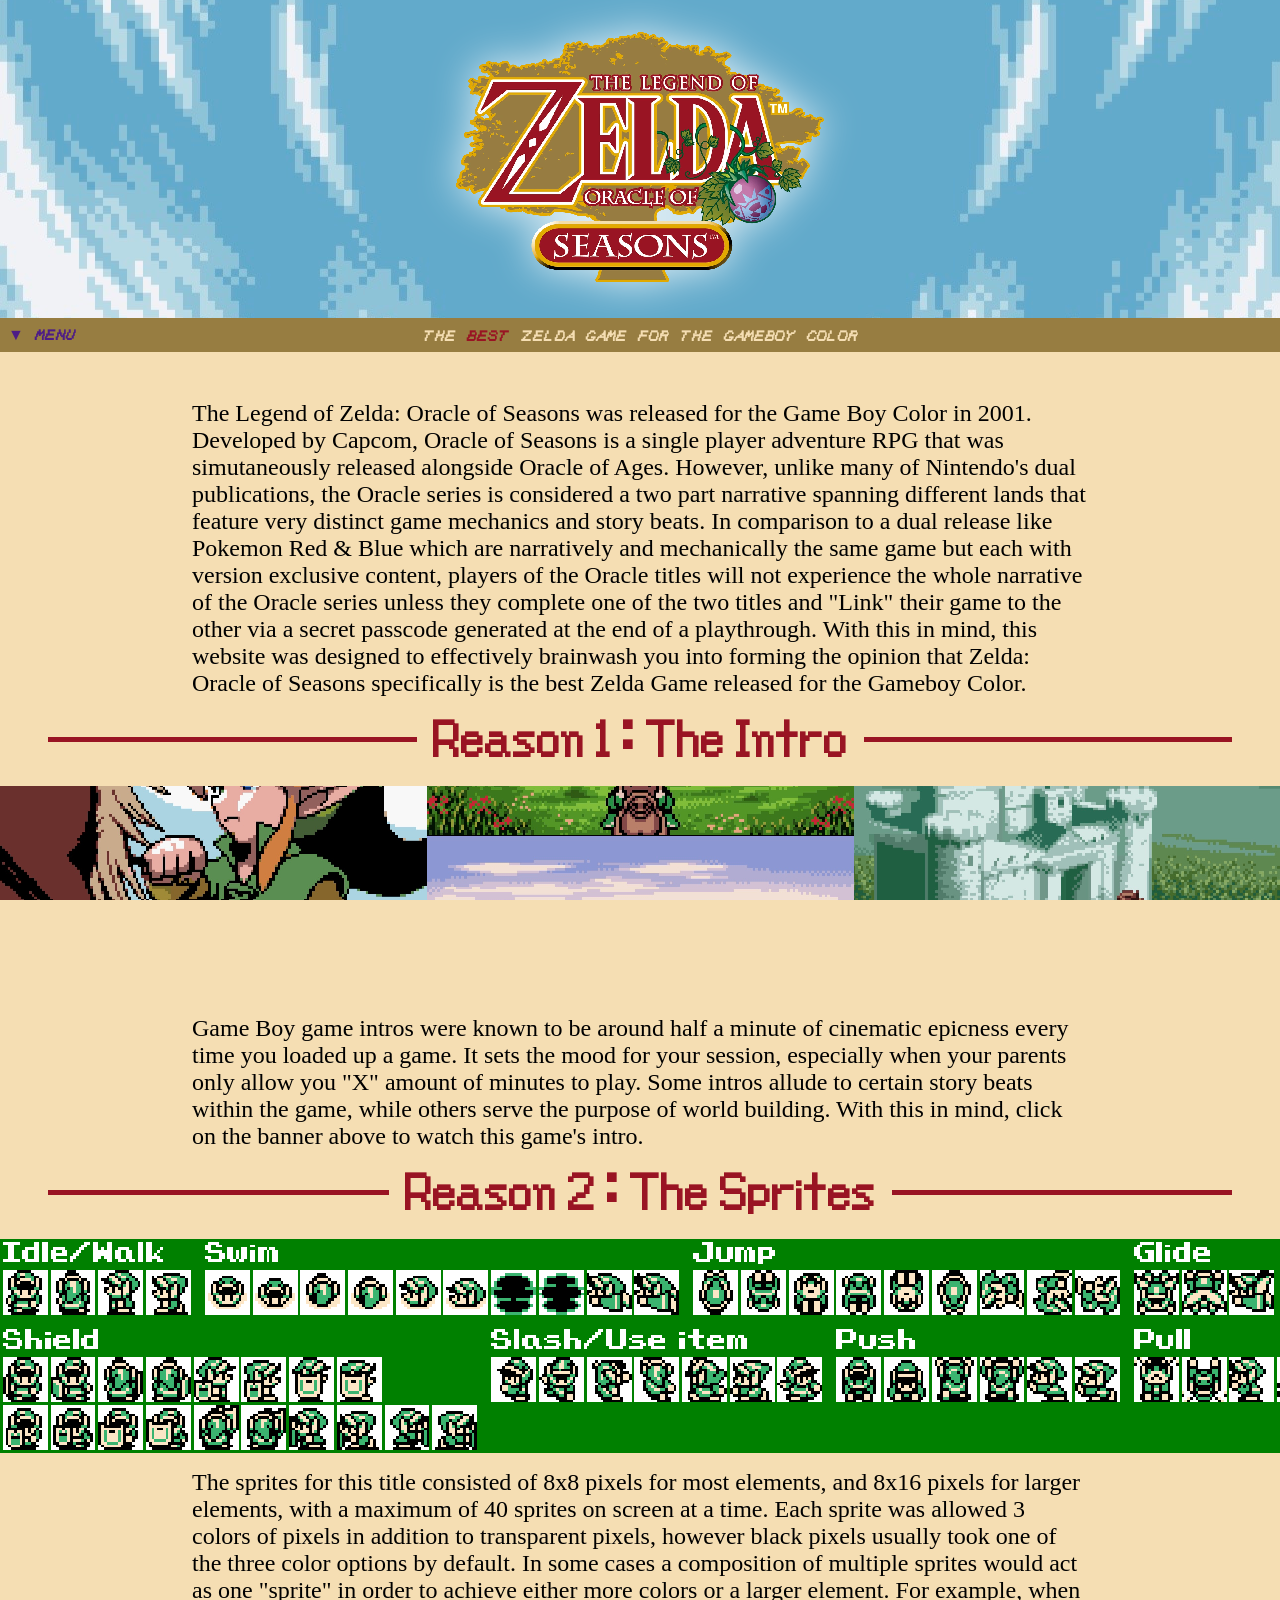
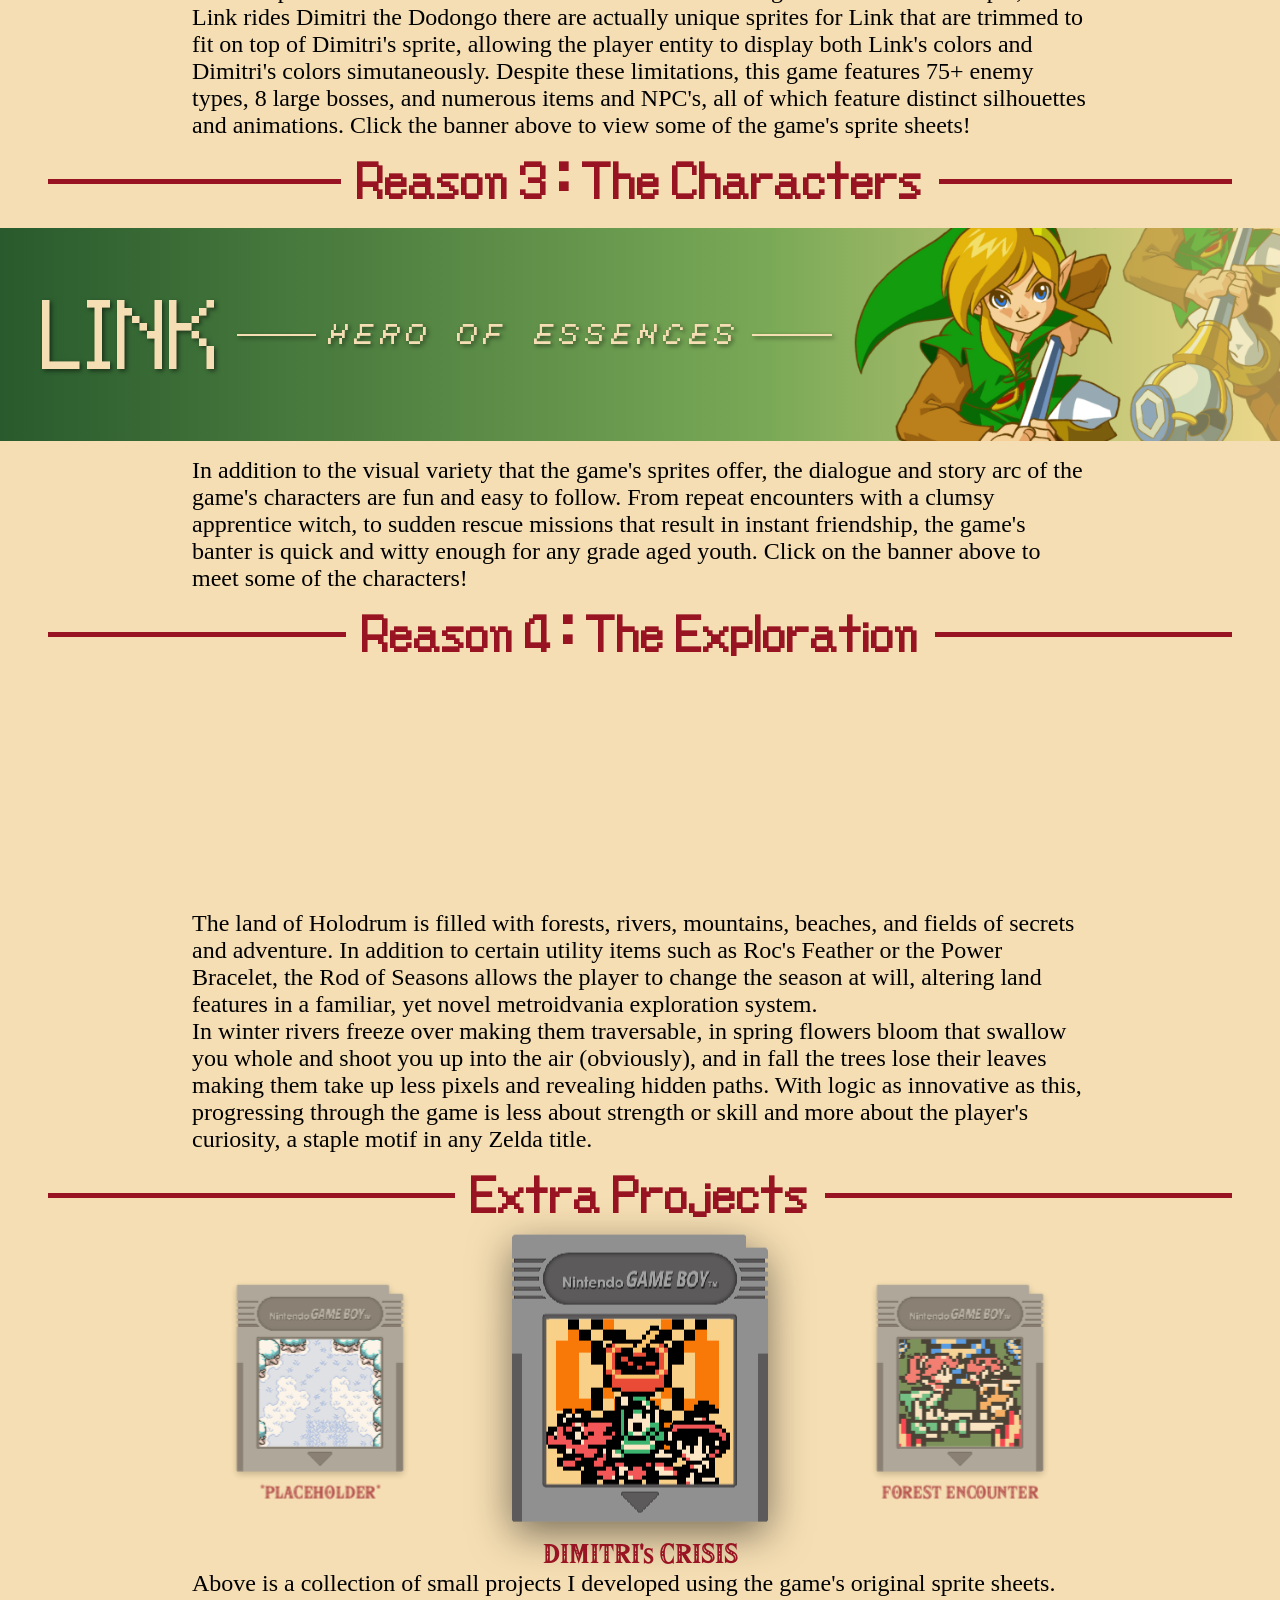
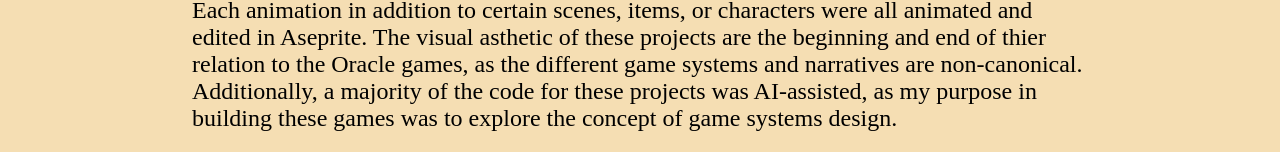
==== commit ea96c36a: "grass" ====
--- a/index.html
+++ b/index.html
@@ -30,12 +30,16 @@
 
     <main>
         <section id="preface">
-            <p>Zelda: Oracle of Seasons was released for the Game Boy Color in 2001.
-                This handheld console was only capable of showing ~56 colors on screen at once,
-                meaning that there were only 8 palettes of 4 colors for sprites and 8 palettes of 4 colors
-                for background elements.
-                The screen was approximately 160 pixels wide by 144 pixels tall, and utilized a single mono speaker in
-                addition to the same sound chip from the original Game Boy.
+            <p>The Legend of Zelda: Oracle of Seasons was released for the Game Boy Color in 2001. Developed by Capcom,
+                Oracle of Seasons is a single player adventure RPG that was simutaneously released alongside Oracle of
+                Ages. However, unlike many of Nintendo's dual publications, the Oracle series is considered a two part
+                narrative spanning different lands that feature very distinct game mechanics and story beats. In
+                comparison to a dual release like Pokemon Red & Blue which are narratively and mechanically the same
+                game but each with version exclusive content, players of the Oracle titles will not experience the whole
+                narrative of the Oracle series unless they complete one of the two titles and "Link" their game to the
+                other via a secret passcode generated at the end of a playthrough. With this in mind, this website was
+                designed to effectively brainwash you into forming the opinion that Zelda: Oracle of Seasons
+                specifically is the best Zelda Game released for the Gameboy Color.
             </p>
         </section>
 
@@ -44,7 +48,10 @@
             <a href="theater.html" class="selectable reason-banner reason1-link">
                 <div class="reason1-parallax"></div>
             </a>
-            <p>The intro of any Game Boy game is always around half a minute of cinematic epicness every time you loaded up a game. It sets the mood for your session, especially when your parents only allow you "X" amount of minutes to play. Some intros allude to certain story beats within the game, while others serve the purpose of world building. With this in mind, click on the banner above to watch the intro.
+            <p>Game Boy game intros were known to be around half a minute of cinematic epicness every time you loaded up
+                a game. It sets the mood for your session, especially when your parents only allow you "X" amount of
+                minutes to play. Some intros allude to certain story beats within the game, while others serve the
+                purpose of world building. With this in mind, click on the banner above to watch this game's intro.
             </p>
         </section>
 
@@ -60,14 +67,15 @@
                     </div>
                 </div>
             </a>
-            <p>Lorem ipsum dolor sit amet, consectetur adipiscing elit. Maecenas maximus vestibulum leo eget egestas. In
-                quis mauris augue. Aenean eu turpis non eros lacinia porttitor. Vivamus nec venenatis sem. Praesent
-                fringilla sit amet mi et egestas. Nunc semper, lacus non gravida suscipit, enim nisl euismod tellus,
-                vitae dapibus velit est non purus. Mauris faucibus quam vel placerat ultrices. Mauris tempor non augue
-                eget vestibulum. Aenean aliquet libero id lectus blandit suscipit. Etiam faucibus, justo non ullamcorper
-                egestas, ligula est lacinia arcu, in sollicitudin ante tortor nec tellus. Aenean venenatis finibus
-                convallis. Nunc a sollicitudin odio, in vehicula arcu. In tempor justo et consectetur aliquam. Praesent
-                fringilla sit amet mi et egestas. Nunc semper, lacus non gravi.
+            <p>The sprites for this title consisted of 8x8 pixels for most elements, and 8x16 pixels for larger
+                elements, with a maximum of 40 sprites on screen at a time. Each sprite was allowed 3 colors of pixels
+                in addition to transparent pixels, however black pixels usually took one of the three color options by
+                default. In some cases a composition of multiple sprites would act as one "sprite" in order to achieve
+                either more colors or a larger element. For example, when Link rides Dimitri the Dodongo there are
+                actually unique sprites for Link that are trimmed to fit on top of Dimitri's sprite, allowing the player
+                entity to display both Link's colors and Dimitri's colors simutaneously. Despite these limitations, this
+                game features 75+ enemy types, 8 large bosses, and numerous items and NPC's, all of which feature
+                distinct silhouettes and animations. Click the banner above to view some of the game's sprite sheets!
             </p>
         </section>
 
@@ -105,14 +113,10 @@
                     </div>
                 </div>
             </a>
-            <p>Lorem ipsum dolor sit amet, consectetur adipiscing elit. Maecenas maximus vestibulum leo eget egestas. In
-                quis mauris augue. Aenean eu turpis non eros lacinia porttitor. Vivamus nec venenatis sem. Praesent
-                fringilla sit amet mi et egestas. Nunc semper, lacus non gravida suscipit, enim nisl euismod tellus,
-                vitae dapibus velit est non purus. Mauris faucibus quam vel placerat ultrices. Mauris tempor non augue
-                eget vestibulum. Aenean aliquet libero id lectus blandit suscipit. Etiam faucibus, justo non ullamcorper
-                egestas, ligula est lacinia arcu, in sollicitudin ante tortor nec tellus. Aenean venenatis finibus
-                convallis. Nunc a sollicitudin odio, in vehicula arcu. In tempor justo et consectetur aliquam. Praesent
-                fringilla sit amet mi et egestas. Nunc semper, lacus non gravi.
+            <p>In addition to the visual variety that the game's sprites offer, the dialogue and story arc of the game's
+                characters are fun and easy to follow. From repeat encounters with a clumsy apprentice witch, to sudden
+                rescue missions that result in instant friendship, the game's banter is quick and witty enough for any
+                grade aged youth. Click on the banner above to meet some of the characters!
             </p>
         </section>
 
@@ -126,86 +130,82 @@
                     <div class="season-layer season-winter"></div>
                 </div>
             </a>
-            <p>Lorem ipsum dolor sit amet, consectetur adipiscing elit. Maecenas maximus vestibulum leo eget egestas. In
-                quis mauris augue. Aenean eu turpis non eros lacinia porttitor. Vivamus nec venenatis sem. Praesent
-                fringilla sit amet mi et egestas. Nunc semper, lacus non gravida suscipit, enim nisl euismod tellus,
-                vitae dapibus velit est non purus. Mauris faucibus quam vel placerat ultrices. Mauris tempor non augue
-                eget vestibulum. Aenean aliquet libero id lectus blandit suscipit. Etiam faucibus, justo non ullamcorper
-                egestas, ligula est lacinia arcu, in sollicitudin ante tortor nec tellus. Aenean venenatis finibus
-                convallis. Nunc a sollicitudin odio, in vehicula arcu. In tempor justo et consectetur aliquam. Praesent
-                fringilla sit amet mi et egestas. Nunc semper, lacus non gravi.
+            <p>The land of Holodrum is filled with forests, rivers, mountains, beaches, and fields of secrets and
+                adventure. In addition to certain utility items such as Roc's Feather or the Power Bracelet, the Rod of
+                Seasons allows the player to change the season at will, altering land features in a familiar, yet novel
+                metroidvania exploration system.<br>
+                In winter rivers freeze over making them traversable, in spring flowers bloom that swallow you whole and
+                shoot you up into the air (obviously), and in fall the trees lose their leaves making them take up less
+                pixels and revealing hidden paths. With logic as innovative as this, progressing through the game is
+                less about strength or skill and more about the player's curiosity, a staple motif in any Zelda title.
             </p>
         </section>
 
         <section id="projects">
             <h2>Extra Projects</h2>
-            <div class="carousel" id="carousel">
-                <div class="carousel-track" id="carouselTrack">
-                    <a href="tavern.html" class="cartridge-card">
-                        <div class="cartridge-frame">
-                            <div class="cartridge-cover"
-                                style="background-image: url('images/ProjectArt_DimitrisCrisis.png');">
-                            </div>
-                        </div>
-                        <p class="cartridge-title">DIMITRI's CRISIS</p>
-                    </a>
-                    <a href="battle.html" class="cartridge-card">
-                        <div class="cartridge-frame">
-                            <div class="cartridge-cover"
-                                style="background-image: url('images/ProjectArt_ForestEncounter.png');">
-                            </div>
-                        </div>
-                        <p class="cartridge-title">FOREST ENCOUNTER</p>
-                    </a>
-                    <a href="[PLACEHOLDER]" class="cartridge-card">
-                        <div class="cartridge-frame">
-                            <div class="cartridge-cover"
-                                style="background-image: url('images/Scene_ForestSpring.png');">
-                            </div>
-                        </div>
-                        <p class="cartridge-title">*PLACEHOLDER*</p>
-                    </a>
-                    <a href="[PLACEHOLDER]" class="cartridge-card">
-                        <div class="cartridge-frame">
-                            <div class="cartridge-cover" style="background-image: url('images/Scene_ForestFall.png');">
-                            </div>
-                        </div>
-                        <p class="cartridge-title">*PLACEHOLDER*</p>
-                    </a>
-                    <a href="[PLACEHOLDER]" class="cartridge-card">
-                        <div class="cartridge-frame">
-                            <div class="cartridge-cover"
-                                style="background-image: url('images/Scene_ForestWinter.png');">
-                            </div>
-                        </div>
-                        <p class="cartridge-title">*PLACEHOLDER*</p>
-                    </a>
-                </div>
+            <div id="carousel">
+                <a href="tavern.html" class="cartridge-card">
+                    <div class="cartridge-frame">
+                        <img src="images/Frame_Cartridge.png" alt="cartridge frame" class="frame-img">
+                        <div class="cartridge-cover" style="background-image: url('images/ProjectArt_DimitrisCrisis.png');"></div>
+                    </div>
+                    <p class="cartridge-title">DIMITRI's CRISIS</p>
+                </a>
+                <a href="battle.html" class="cartridge-card">
+                    <div class="cartridge-frame">
+                        <img src="images/Frame_Cartridge.png" alt="cartridge frame" class="frame-img">
+                        <div class="cartridge-cover" style="background-image: url('images/ProjectArt_ForestEncounter.png');"></div>
+                    </div>
+                    <p class="cartridge-title">FOREST ENCOUNTER</p>
+                </a>
+                <a href="[PLACEHOLDER]" class="cartridge-card">
+                    <div class="cartridge-frame">
+                        <img src="images/Frame_Cartridge.png" alt="cartridge frame" class="frame-img">
+                        <div class="cartridge-cover" style="background-image: url('images/Scene_ForestSpring.png');"></div>
+                    </div>
+                    <p class="cartridge-title">*PLACEHOLDER*</p>
+                </a>
+                <a href="[PLACEHOLDER]" class="cartridge-card">
+                    <div class="cartridge-frame">
+                        <img src="images/Frame_Cartridge.png" alt="cartridge frame" class="frame-img">
+                        <div class="cartridge-cover" style="background-image: url('images/Scene_ForestFall.png');"></div>
+                    </div>
+                    <p class="cartridge-title">*PLACEHOLDER*</p>
+                </a>
+                <a href="[PLACEHOLDER]" class="cartridge-card">
+                    <div class="cartridge-frame">
+                        <img src="images/Frame_Cartridge.png" alt="cartridge frame" class="frame-img">
+                        <div class="cartridge-cover" style="background-image: url('images/Scene_ForestWinter.png');"></div>
+                    </div>
+                    <p class="cartridge-title">*PLACEHOLDER*</p>
+                </a>
                 <div class="carousel-zone carousel-zone-left" id="carouselLeft"></div>
                 <div class="carousel-zone carousel-zone-right" id="carouselRight"></div>
             </div>
+            <p>Above is a collection of small projects I developed using the game's original sprite sheets. Each
+                animation in addition to certain scenes, items, or characters were all animated and edited in Aseprite.
+                The visual asthetic of these projects are the beginning and end of thier relation to the Oracle games,
+                as the different game systems and narratives are non-canonical. Additionally, a majority of the code for
+                these projects was AI-assisted, as my purpose in building these games was to explore the concept of
+                game systems design.</p>
         </section>
     </main>
 
     <footer>
-        <p>&copy; Diego Caskey 2026</p>
     </footer>
 
-    <!-- Sound Effects Stored In "sounds" Folder -->
     <audio id="entrySound" src="sounds/Oracle_Stairs.wav" autoplay></audio>
     <audio id="hoverSound" src="sounds/Oracle_Menu_Cursor.wav"></audio>
     <audio id="clickSound" src="sounds/Oracle_Menu_Select.wav"></audio>
     <audio id="menuOpenSound" src="sounds/Oracle_PauseMenu_Open.wav"></audio>
     <audio id="menuCloseSound" src="sounds/Oracle_PauseMenu_Close.wav"></audio>
 
-    <!-- JS to enable page tansition sound -->
     <script>
         window.addEventListener('load', () => {
             document.getElementById('entrySound').play();
         });
     </script>
 
-    <!-- JS  to enable hover and click cursor sounds + navbar open/close sounds -->
     <script>
         const hoverSound = document.getElementById('hoverSound');
         const clickSound = document.getElementById('clickSound');
@@ -233,12 +233,11 @@
         });
     </script>
 
-    <!-- JS to enable carousel functionality -->
     <script>
-        const carouselTrack = document.getElementById('carouselTrack');
+        const carousel = document.getElementById('carousel');
         const carouselLeft = document.getElementById('carouselLeft');
         const carouselRight = document.getElementById('carouselRight');
-        const cards = carouselTrack.querySelectorAll('.cartridge-card');
+        const cards = carousel.querySelectorAll('.cartridge-card');
         let activeIndex = 0;
         let rotationDirection = 0;
 
@@ -263,9 +262,7 @@
                 const distance = Math.abs(offset - prevOffset);
                 const isWrapping = distance > 2 && prevOffset !== 999;
 
-                // Clear any previous wipe classes
                 card.classList.remove('wipe-out-left', 'wipe-out-right', 'wipe-in-left', 'wipe-in-right');
-                // Clear any inline mask styles from previous animations
                 card.style.webkitMaskImage = '';
                 card.style.maskImage = '';
 
@@ -274,13 +271,10 @@
                         (rotationDirection === -1 && offset === -2);
 
                     if (isAppearing) {
-                        // Snap card to new position FIRST (no transition), then play wipe-in
                         card.style.transition = 'none';
                         setPositionClass(card, offset);
-                        card.offsetWidth; // force reflow
+                        card.offsetWidth;
                         card.style.transition = '';
-
-                        // Play the wipe-in animation
                         requestAnimationFrame(() => {
                             if (rotationDirection === 1) {
                                 card.classList.add('wipe-in-left');
@@ -289,27 +283,22 @@
                             }
                         });
                     } else {
-                        // Keep the card at its current visual position (don't change class yet)
-                        // Apply wipe-out at current position
                         if (rotationDirection === 1) {
                             card.classList.add('wipe-out-left');
                         } else {
                             card.classList.add('wipe-out-right');
                         }
-
-                        // After the wipe-out completes, snap to wrapped position invisibly
                         setTimeout(() => {
                             card.classList.remove('wipe-out-left', 'wipe-out-right');
                             card.style.transition = 'none';
                             setPositionClass(card, offset);
-                            card.offsetWidth; // force reflow
+                            card.offsetWidth;
                             card.style.transition = '';
                         }, 400);
                     }
                 } else {
                     setPositionClass(card, offset);
                 }
-
                 card.dataset.offset = offset;
             });
         }
@@ -328,7 +317,6 @@
 
         carouselLeft.addEventListener('click', rotateLeft);
         carouselRight.addEventListener('click', rotateRight);
-
         updateCarousel();
     </script>
 </body>
--- a/STYLE_index.css
+++ b/STYLE_index.css
@@ -22,8 +22,12 @@
     text-decoration: none;
 }
 
+html {
+    min-width: 480px;
+}
+
 body {
-    background-color: wheat
+    background-color: wheat;
 }
 
 section {
@@ -56,8 +60,8 @@
     font-family: serif;
     text-align: left;
     padding-top: 1rem;
-    padding-left: 3rem;
-    padding-right: 3rem;
+    padding-left: 15vw;
+    padding-right: 15vw;
     font-size: var(--font-body);
     color: rgb(0, 0, 0);
 }
@@ -487,179 +491,64 @@
 }
 
 @keyframes season-cycle {
-    0%   { opacity: 0; }
-    5%   { opacity: 1; }
-    25%  { opacity: 1; }
-    30%  { opacity: 0; }
-    100% { opacity: 0; }
+    0% {
+        opacity: 0;
+    }
+
+    5% {
+        opacity: 1;
+    }
+
+    25% {
+        opacity: 1;
+    }
+
+    30% {
+        opacity: 0;
+    }
+
+    100% {
+        opacity: 0;
+    }
 }
 
 /* END REASON 4 */
 
 /* BEGIN PROJECTS */
 
-#projects {
-    padding: 0;
-    margin-bottom: 4rem;
-    width: 100%;
-}
-
-.carousel {
+#carousel {
     position: relative;
     width: 100%;
-    height: 50vh;
-    overflow-x: hidden;
-    overflow-y: visible;
+    height: 20rem;
     perspective: 1200px;
-}
-
-.carousel-track {
-    position: relative;
-    width: 100%;
-    height: 100%;
-    transform-style: preserve-3d;
+    margin-bottom: 1rem;
+    margin-top: -1.5rem;
 }
 
 .cartridge-card {
     position: absolute;
     top: 50%;
     left: 50%;
-    width: 25%;
-    aspect-ratio: 1 / 1;
+    width: 20%;
     transform: translate(-50%, -50%);
     transition: transform 0.5s ease, opacity 0.5s ease, filter 0.5s ease;
     text-decoration: none;
     pointer-events: none;
     z-index: 1;
-    -webkit-mask-size: 100% 100%;
-    mask-size: 100% 100%;
-    -webkit-mask-repeat: no-repeat;
-    mask-repeat: no-repeat;
-}
-
-.cartridge-card.active {
-    transform: translate(-50%, -50%) scale(1);
-    z-index: 5;
-    pointer-events: auto;
-}
-
-.cartridge-card.adjacent-left {
-    transform: translate(calc(-50% - 25vw), -50%) scale(0.65);
-    z-index: 4;
-    opacity: 0.7;
-    filter: blur(1px);
-}
-
-.cartridge-card.adjacent-right {
-    transform: translate(calc(-50% + 25vw), -50%) scale(0.65);
-    z-index: 4;
-    opacity: 0.7;
-    filter: blur(1px);
-}
-
-.cartridge-card.far-left {
-    transform: translate(calc(-50% - 45vw), -50%) scale(0.4);
-    z-index: 3;
-    opacity: 0.4;
-    filter: blur(2px);
-}
-
-
-.cartridge-card.far-right {
-    transform: translate(calc(-50% + 45vw), -50%) scale(0.4);
-    z-index: 3;
-    opacity: 0.4;
-    filter: blur(2px);
-}
-
-.cartridge-card.hidden {
-    opacity: 0;
-}
-
-/* Directional wipe animations for wrapping cards.
-   Higher specificity to override the position-class mask defaults. */
-.cartridge-card.wipe-out-left {
-    animation: wipeOutLeft 0.4s linear forwards;
-}
-
-.cartridge-card.wipe-out-right {
-    animation: wipeOutRight 0.4s linear forwards;
-}
-
-.cartridge-card.wipe-in-left {
-    animation: wipeInLeft 0.4s linear forwards;
-}
-
-.cartridge-card.wipe-in-right {
-    animation: wipeInRight 0.4s linear forwards;
-}
-
-@keyframes wipeOutLeft {
-    from {
-        -webkit-mask-image: linear-gradient(to left, transparent 0%, transparent 0%, black 0%, black 100%);
-        mask-image: linear-gradient(to left, transparent 0%, transparent 0%, black 0%, black 100%);
-    }
-    to {
-        -webkit-mask-image: linear-gradient(to left, transparent 0%, transparent 100%, black 100%, black 100%);
-        mask-image: linear-gradient(to left, transparent 0%, transparent 100%, black 100%, black 100%);
-    }
-}
-
-@keyframes wipeOutRight {
-    from {
-        -webkit-mask-image: linear-gradient(to right, transparent 0%, transparent 0%, black 0%, black 100%);
-        mask-image: linear-gradient(to right, transparent 0%, transparent 0%, black 0%, black 100%);
-    }
-    to {
-        -webkit-mask-image: linear-gradient(to right, transparent 0%, transparent 100%, black 100%, black 100%);
-        mask-image: linear-gradient(to right, transparent 0%, transparent 100%, black 100%, black 100%);
-    }
-}
-
-@keyframes wipeInLeft {
-    from {
-        -webkit-mask-image: linear-gradient(to left, transparent 0%, transparent 100%, black 100%, black 100%);
-        mask-image: linear-gradient(to left, transparent 0%, transparent 100%, black 100%, black 100%);
-    }
-    to {
-        -webkit-mask-image: linear-gradient(to left, transparent 0%, transparent 0%, black 0%, black 100%);
-        mask-image: linear-gradient(to left, transparent 0%, transparent 0%, black 0%, black 100%);
-    }
-}
-
-@keyframes wipeInRight {
-    from {
-        -webkit-mask-image: linear-gradient(to right, transparent 0%, transparent 100%, black 100%, black 100%);
-        mask-image: linear-gradient(to right, transparent 0%, transparent 100%, black 100%, black 100%);
-    }
-    to {
-        -webkit-mask-image: linear-gradient(to right, transparent 0%, transparent 0%, black 0%, black 100%);
-        mask-image: linear-gradient(to right, transparent 0%, transparent 0%, black 0%, black 100%);
-    }
 }
 
 .cartridge-frame {
     width: 100%;
-    aspect-ratio: 1 / 1;
-    background-image: url('images/Frame_Cartridge.png');
-    background-size: contain;
-    background-repeat: no-repeat;
-    background-position: center;
     image-rendering: pixelated;
     position: relative;
-    margin-bottom: -1rem;
     filter: drop-shadow(0 4px 6px rgba(0, 0, 0, 0.3));
-}
-
-.cartridge-card.active .cartridge-frame {
-    filter: drop-shadow(0 12px 20px rgba(0, 0, 0, 0.5));
 }
 
 .cartridge-cover {
     position: absolute;
-    top: 54.73%;
+    top: 58%;
     left: 50%;
-    transform: translate(-50%, -50%) scale(57.5%);
+    transform: translate(-50%, -50%) scale(104.5%);
     width: 70%;
     aspect-ratio: 42 / 37;
     background-size: cover;
@@ -675,12 +564,77 @@
     text-align: center;
     white-space: nowrap;
     overflow: visible;
-    margin-top: -2.5rem;
     position: absolute;
     left: 50%;
     transform: translateX(-50%);
 }
 
+.frame-img {
+    width: 100%;
+    height: auto;
+    display: block;
+    image-rendering: pixelated;
+}
+
+.cartridge-card.active {
+    transform: translate(-50%, -50%) scale(1);
+    z-index: 5;
+    pointer-events: auto;
+}
+
+.cartridge-card.adjacent-left {
+    transform: translate(calc(-50% - 25vw), -50%) scale(0.65);
+    z-index: 4;
+    opacity: 0.7;
+    filter: blur(1px);
+}
+
+.cartridge-card.adjacent-right {
+    transform: translate(calc(-50% + 25vw), -50%) scale(0.65);
+    z-index: 4;
+    opacity: 0.7;
+    filter: blur(1px);
+}
+
+.cartridge-card.far-left {
+    transform: translate(calc(-50% - 45vw), -50%) scale(0.4);
+    z-index: 3;
+    opacity: 0;
+    filter: blur(2px);
+}
+
+
+.cartridge-card.far-right {
+    transform: translate(calc(-50% + 45vw), -50%) scale(0.4);
+    z-index: 3;
+    opacity: 0;
+    filter: blur(2px);
+}
+
+.cartridge-card.hidden {
+    opacity: 0;
+}
+
+.cartridge-card.wipe-out-left {
+    animation: wipeOutLeft 0.4s linear forwards;
+}
+
+.cartridge-card.wipe-out-right {
+    animation: wipeOutRight 0.4s linear forwards;
+}
+
+.cartridge-card.wipe-in-left {
+    animation: wipeInLeft 0.4s linear forwards;
+}
+
+.cartridge-card.wipe-in-right {
+    animation: wipeInRight 0.4s linear forwards;
+}
+
+.cartridge-card.active .cartridge-frame {
+    filter: drop-shadow(0 12px 20px rgba(0, 0, 0, 0.5));
+}
+
 .carousel-zone {
     position: absolute;
     top: 0;
@@ -696,6 +650,54 @@
 
 .carousel-zone-right {
     right: 0;
+}
+
+@keyframes wipeOutLeft {
+    from {
+        -webkit-mask-image: linear-gradient(to left, transparent 0%, transparent 0%, black 0%, black 100%);
+        mask-image: linear-gradient(to left, transparent 0%, transparent 0%, black 0%, black 100%);
+    }
+
+    to {
+        -webkit-mask-image: linear-gradient(to left, transparent 0%, transparent 100%, black 100%, black 100%);
+        mask-image: linear-gradient(to left, transparent 0%, transparent 100%, black 100%, black 100%);
+    }
+}
+
+@keyframes wipeOutRight {
+    from {
+        -webkit-mask-image: linear-gradient(to right, transparent 0%, transparent 0%, black 0%, black 100%);
+        mask-image: linear-gradient(to right, transparent 0%, transparent 0%, black 0%, black 100%);
+    }
+
+    to {
+        -webkit-mask-image: linear-gradient(to right, transparent 0%, transparent 100%, black 100%, black 100%);
+        mask-image: linear-gradient(to right, transparent 0%, transparent 100%, black 100%, black 100%);
+    }
+}
+
+@keyframes wipeInLeft {
+    from {
+        -webkit-mask-image: linear-gradient(to left, transparent 0%, transparent 100%, black 100%, black 100%);
+        mask-image: linear-gradient(to left, transparent 0%, transparent 100%, black 100%, black 100%);
+    }
+
+    to {
+        -webkit-mask-image: linear-gradient(to left, transparent 0%, transparent 0%, black 0%, black 100%);
+        mask-image: linear-gradient(to left, transparent 0%, transparent 0%, black 0%, black 100%);
+    }
+}
+
+@keyframes wipeInRight {
+    from {
+        -webkit-mask-image: linear-gradient(to right, transparent 0%, transparent 100%, black 100%, black 100%);
+        mask-image: linear-gradient(to right, transparent 0%, transparent 100%, black 100%, black 100%);
+    }
+
+    to {
+        -webkit-mask-image: linear-gradient(to right, transparent 0%, transparent 0%, black 0%, black 100%);
+        mask-image: linear-gradient(to right, transparent 0%, transparent 0%, black 0%, black 100%);
+    }
 }
 
 /* END PROJECTS */
@@ -798,7 +800,7 @@
         margin-top: 0.25rem;
     }
 
-    /* Reason 2 (sprites) — full height, no zoom */
+    /* Reason 2 700px */
     .sprite-track img {
         height: 100%;
         zoom: unset;
@@ -808,4 +810,18 @@
         display: flex;
         align-items: center;
     }
+
+    /* Projects 700px */
+    .nav-title {
+        font-size: 0.75rem;
+        white-space: nowrap;
+    }
+
+    #carousel {
+    position: relative;
+    width: 100%;
+    aspect-ratio: 5 / 2;
+    perspective: 1200px;
+    margin-bottom: 4rem;
+    margin-top: -1.5rem;
 }
